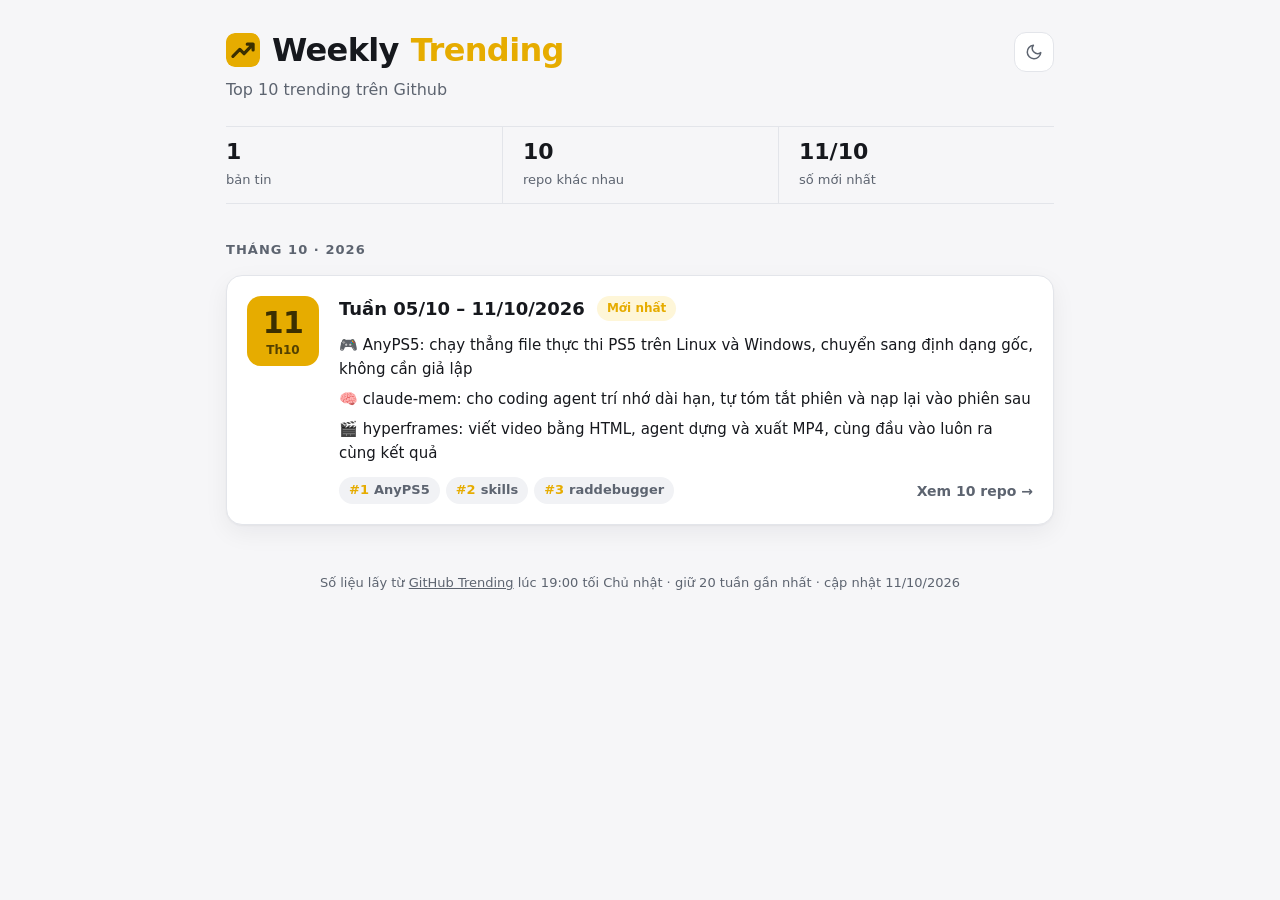
==== site/index.html @ 04e79560 "update styles" ====
<!DOCTYPE html>
<html lang="vi">
<head>
<meta charset="utf-8">
<meta name="viewport" content="width=device-width, initial-scale=1">
<title>Weekly Trending · Top GitHub Trending mỗi tuần</title>
<meta name="description" content="🎮 AnyPS5: chạy thẳng file thực thi PS5 trên Linux và Windows, chuyển sang định dạng gốc, không cần giả lập · 🧠 claude-mem: cho coding agent trí nhớ dài hạn, tự tóm tắt phiên và nạp lại vào phiên sau · 🎬 hyperframes: viết video bằng HTML, agent dựng và xuất MP4, cùng đầu vào luôn ra cùng kết quả">
<link rel="canonical" href="https://sontvwork.github.io/weekly-trending/">
<meta property="og:type" content="website">
<meta property="og:site_name" content="Weekly Trending">
<meta property="og:title" content="Weekly Trending · Top GitHub Trending mỗi tuần">
<meta property="og:description" content="🎮 AnyPS5: chạy thẳng file thực thi PS5 trên Linux và Windows, chuyển sang định dạng gốc, không cần giả lập · 🧠 claude-mem: cho coding agent trí nhớ dài hạn, tự tóm tắt phiên và nạp lại vào phiên sau · 🎬 hyperframes: viết video bằng HTML, agent dựng và xuất MP4, cùng đầu vào luôn ra cùng kết quả">
<meta property="og:url" content="https://sontvwork.github.io/weekly-trending/">
<link rel="icon" href="assets/favicon.svg" type="image/svg+xml">
<link rel="stylesheet" href="assets/style.css">
<link rel="alternate" type="application/atom+xml" title="Weekly Trending" href="feed.xml">
<script src="assets/theme.js"></script>
</head>
<body class="home">
<div class="wrap">
  <header class="top">
    <div class="top-text">
      <h1 class="brand"><svg class="logo" viewBox="0 0 64 64" width="34" height="34" aria-hidden="true"><rect width="64" height="64" rx="15" fill="var(--accent)"/><path d="M13 44 26 31l8 8 17-18M40 21h11v11" fill="none" stroke="var(--on-accent)" stroke-width="6" stroke-linecap="round" stroke-linejoin="round"/></svg>Weekly <span>Trending</span></h1>
      <p class="tagline">Top 10 trending trên Github</p>
    </div>
    <div class="toolbar">
      <button class="icon-btn" id="theme-toggle" type="button" title="Đổi giao diện sáng/tối" aria-label="Đổi giao diện sáng/tối"><svg class="i icon-moon" viewBox="0 0 24 24" aria-hidden="true"><path d="M21 12.79A9 9 0 1 1 11.21 3 7 7 0 0 0 21 12.79z"/></svg><svg class="i icon-sun" viewBox="0 0 24 24" aria-hidden="true"><circle cx="12" cy="12" r="4"/><path d="M12 2v2M12 20v2M4.93 4.93l1.41 1.41M17.66 17.66l1.41 1.41M2 12h2M20 12h2M4.93 19.07l1.41-1.41M17.66 6.34l1.41-1.41"/></svg></button>
    </div>
  </header>

  <div class="stats"><div class="stat"><b>1</b><span>bản tin</span></div><div class="stat"><b>10</b><span>repo khác nhau</span></div><div class="stat"><b>11/10</b><span>số mới nhất</span></div></div>

  <h2 class="section-title">Tháng 10 · 2026</h2><div class="issue-list"><a class="issue is-latest" href="2026-10-11/" aria-label="Top 10 GitHub Trending · 05/10 – 11/10/2026"><time class="issue-date" datetime="2026-10-11"><b>11</b><span>Th10</span></time><div class="issue-body"><div class="issue-head"><h3>Tuần 05/10 – 11/10/2026</h3><span class="badge">Mới nhất</span></div><ul class="issue-summary"><li>🎮 AnyPS5: chạy thẳng file thực thi PS5 trên Linux và Windows, chuyển sang định dạng gốc, không cần giả lập</li><li>🧠 claude-mem: cho coding agent trí nhớ dài hạn, tự tóm tắt phiên và nạp lại vào phiên sau</li><li>🎬 hyperframes: viết video bằng HTML, agent dựng và xuất MP4, cùng đầu vào luôn ra cùng kết quả</li></ul><div class="issue-foot"><div class="chips"><span class="chip"><b>#1</b>AnyPS5</span><span class="chip"><b>#2</b>skills</span><span class="chip"><b>#3</b>raddebugger</span></div><span class="more">Xem 10 repo →</span></div></div></a></div>

  <footer>Số liệu lấy từ <a href="https://github.com/trending?since=weekly" target="_blank" rel="noopener">GitHub Trending</a> lúc 19:00 tối Chủ nhật · giữ 20 tuần gần nhất · cập nhật 11/10/2026</footer>
</div>
</body>
</html>
---- site/assets/style.css ----
/* Weekly Trending — theme. Bản build: site/assets/style.css (đừng sửa bản copy).
   Màu đặt bằng biến ở :root; dark mode theo hệ thống (prefers-color-scheme) hoặc nút chuyển (html[data-theme]). */
:root {
  color-scheme: light;
  --bg: #f6f6f8;
  --surface: #ffffff;
  --surface-2: #f1f2f5;
  --text: #16181d;
  --muted: #5d6470;
  --border: #e3e5ea;
  --accent: #e6ac00;
  --accent-ink: #e6ac00;
  --accent-soft: #fef6d8;
  --on-accent: #3b2f00;
  --up: #157a3c;
  --up-soft: #e6f5eb;
  --star: #a35a00;
  --shadow: 0 1px 2px rgba(17, 20, 28, 0.04), 0 8px 24px rgba(17, 20, 28, 0.06);
  --radius: 16px;
}

@media (prefers-color-scheme: dark) {
  :root:not([data-theme="light"]) {
    color-scheme: dark;
    --bg: #0d0e11;
    --surface: #17191e;
    --surface-2: #20232a;
    --text: #e8eaee;
    --muted: #9aa2ae;
    --border: #2a2e36;
    --accent: #ffdd2d;
    --accent-ink: #ffdd2d;
    --accent-soft: #40380f;
    --on-accent: #0d0e11;
    --up: #4fd47f;
    --up-soft: #12301e;
    --star: #f5b83d;
    --shadow: none;
  }
}

:root[data-theme="dark"] {
  color-scheme: dark;
  --bg: #0d0e11;
  --surface: #17191e;
  --surface-2: #20232a;
  --text: #e8eaee;
  --muted: #9aa2ae;
  --border: #2a2e36;
  --accent: #ffdd2d;
  --accent-ink: #ffdd2d;
  --accent-soft: #40380f;
  --on-accent: #0d0e11;
  --up: #4fd47f;
  --up-soft: #12301e;
  --star: #f5b83d;
  --shadow: none;
}

* { box-sizing: border-box; }

html { -webkit-text-size-adjust: 100%; }

body {
  margin: 0;
  background: var(--bg);
  color: var(--text);
  font: 16px/1.6 system-ui, -apple-system, "Segoe UI", Roboto, "Helvetica Neue", Arial, sans-serif;
  -webkit-font-smoothing: antialiased;
}

a { color: var(--accent-ink); }
code {
  padding: 1px 6px;
  border-radius: 6px;
  background: var(--surface-2);
  font: 0.88em/1.4 ui-monospace, SFMono-Regular, Menlo, Consolas, monospace;
}

.i {
  width: 1em;
  height: 1em;
  flex: none;
  fill: none;
  stroke: currentColor;
  stroke-width: 2;
  stroke-linecap: round;
  stroke-linejoin: round;
}

.wrap { max-width: 1160px; margin: 0 auto; padding: 32px 16px 64px; }
.home .wrap { max-width: 860px; }

/* ---------- Header ---------- */
.top {
  display: flex;
  justify-content: space-between;
  align-items: flex-start;
  gap: 16px;
  margin-bottom: 24px;
}
.top-text { min-width: 0; }
.brand, .title { margin: 0; font-weight: 800; letter-spacing: -0.02em; line-height: 1.15; }
.brand { display: flex; align-items: center; gap: 12px; font-size: 32px; }
.brand span { color: var(--accent); }
.logo { width: 34px; height: 34px; border-radius: 9px; }
.title { font-size: 34px; }
.tagline { margin: 8px 0 0; color: var(--muted); }
.fetched-at { margin: 4px 0 0; color: var(--muted); font-size: 13px; }
.back { display: inline-block; margin-bottom: 10px; font-size: 14px; font-weight: 600; text-decoration: none; }
.back:hover { text-decoration: underline; }

.toolbar { display: flex; gap: 8px; flex: none; }
.icon-btn {
  display: inline-grid;
  place-items: center;
  width: 40px;
  height: 40px;
  padding: 0;
  border: 1px solid var(--border);
  border-radius: 12px;
  background: var(--surface);
  color: var(--muted);
  font-size: 18px;
  cursor: pointer;
  transition: color 0.15s ease, border-color 0.15s ease;
}
.icon-btn:hover { color: var(--accent-ink); border-color: var(--accent-ink); }
.icon-btn:focus-visible, .issue:focus-visible, .button:focus-visible, .repo-name a:focus-visible {
  outline: 2px solid var(--accent);
  outline-offset: 2px;
}
.icon-sun { display: none; }
:root[data-theme="dark"] .icon-sun { display: block; }
:root[data-theme="dark"] .icon-moon { display: none; }
@media (prefers-color-scheme: dark) {
  :root:not([data-theme="light"]) .icon-sun { display: block; }
  :root:not([data-theme="light"]) .icon-moon { display: none; }
}

/* ---------- Trang danh sách ---------- */
.stats {
  display: grid;
  grid-template-columns: repeat(3, minmax(0, 1fr));
  border-block: 1px solid var(--border);
}
.stat { padding: 12px 0 12px 20px; border-left: 1px solid var(--border); }
.stat:first-child { padding-left: 0; border-left: 0; }
.stat b { display: block; font-size: 22px; line-height: 1.2; font-variant-numeric: tabular-nums; }
.stat span { color: var(--muted); font-size: 13px; }

.section-title {
  margin: 36px 0 14px;
  color: var(--muted);
  font-size: 13px;
  font-weight: 700;
  letter-spacing: 0.08em;
  text-transform: uppercase;
}

.issue-list { display: grid; gap: 14px; }
.issue {
  display: flex;
  align-items: flex-start;
  gap: 20px;
  padding: 20px;
  background: var(--surface);
  border: 1px solid var(--border);
  border-radius: var(--radius);
  box-shadow: var(--shadow);
  color: inherit;
  text-decoration: none;
  overflow-wrap: anywhere;
  transition: border-color 0.15s ease;
}
.issue:hover { border-color: var(--accent); }

.issue-date {
  display: flex;
  flex-direction: column;
  align-items: center;
  flex: none;
  width: 72px;
  padding: 10px 0 9px;
  border-radius: 14px;
  background: var(--surface-2);
  line-height: 1.1;
}
.issue-date b { font-size: 30px; font-weight: 800; letter-spacing: -0.02em; font-variant-numeric: tabular-nums; }
.issue-date span { margin-top: 5px; color: var(--muted); font-size: 12px; font-weight: 700; }
.is-latest .issue-date { background: var(--accent); color: var(--on-accent); }
.is-latest .issue-date span { color: inherit; opacity: 0.85; }

.issue-body { display: flex; flex-direction: column; gap: 12px; flex: 1; min-width: 0; }
.issue-head { display: flex; align-items: center; flex-wrap: wrap; gap: 8px 12px; }
.issue-head h3 { margin: 0; font-size: 18px; line-height: 1.3; }
.issue-summary { display: grid; gap: 6px; margin: 0; padding: 0; list-style: none; font-size: 15px; }
.issue-foot { display: flex; align-items: center; flex-wrap: wrap; gap: 10px 12px; }
.chips { display: flex; flex-wrap: wrap; gap: 6px; min-width: 0; }
.chip {
  display: inline-flex;
  align-items: baseline;
  gap: 5px;
  max-width: 100%;
  padding: 3px 10px;
  border-radius: 999px;
  background: var(--surface-2);
  color: var(--muted);
  font-size: 13px;
  font-weight: 600;
}
.chip b { color: var(--accent-ink); }
.issue .more { margin-left: auto; color: var(--muted); font-size: 14px; font-weight: 700; white-space: nowrap; }
.issue:hover .more { color: var(--accent-ink); }

.badge {
  padding: 3px 10px;
  border-radius: 999px;
  background: var(--accent-soft);
  color: var(--accent-ink);
  font-size: 12px;
  font-weight: 700;
  white-space: nowrap;
}

/* ---------- Trang tuần ---------- */
.repo-grid {
  display: grid;
  grid-template-columns: repeat(auto-fill, minmax(min(470px, 100%), 1fr));
  gap: 16px;
}
.repo {
  display: flex;
  flex-direction: column;
  gap: 14px;
  min-width: 0;
  padding: 20px 22px;
  background: var(--surface);
  border: 1px solid var(--border);
  border-radius: var(--radius);
  box-shadow: var(--shadow);
  overflow-wrap: anywhere;
}
.repo:target { border-color: var(--accent); box-shadow: 0 0 0 3px var(--accent-soft); }

.repo-head { display: flex; align-items: flex-start; gap: 14px; }
.rank {
  display: inline-grid;
  place-items: center;
  flex: none;
  width: 36px;
  height: 36px;
  border-radius: 11px;
  background: var(--accent-soft);
  color: var(--accent-ink);
  font-size: 16px;
  font-weight: 800;
  font-variant-numeric: tabular-nums;
}
.is-top .rank { background: var(--accent); color: var(--on-accent); }
.repo-title { min-width: 0; }
.repo-name { margin: 0; font-size: 18px; line-height: 1.35; }
.repo-name a { color: var(--text); text-decoration: none; }
.repo-name a:hover .name { color: var(--accent-ink); text-decoration: underline; }
.repo-name .owner { color: var(--muted); font-weight: 500; }
.repo-name .i { margin-left: 6px; color: var(--muted); font-size: 0.8em; vertical-align: -0.05em; }
.repo-tagline { margin: 4px 0 0; color: var(--text); font-size: 15px; font-weight: 600; line-height: 1.45; }

.repo-stats { display: flex; flex-wrap: wrap; gap: 6px; margin: 0; padding: 0; list-style: none; }
.repo-stats li {
  display: inline-flex;
  align-items: center;
  gap: 6px;
  padding: 4px 10px;
  border-radius: 999px;
  background: var(--surface-2);
  color: var(--muted);
  font-size: 13px;
  font-weight: 600;
  font-variant-numeric: tabular-nums;
  white-space: nowrap;
}
.repo-stats .stat-star .i { color: var(--star); }
.repo-stats .stat-up { background: var(--up-soft); color: var(--up); }
.dot { width: 10px; height: 10px; border-radius: 50%; background: var(--lang, var(--muted)); }

.repo-body { display: grid; gap: 12px; font-size: 15px; }
.repo-body section { display: grid; gap: 4px; }
.repo-body h3 {
  margin: 0;
  color: var(--muted);
  font-size: 12px;
  font-weight: 700;
  letter-spacing: 0.07em;
  text-transform: uppercase;
}
.repo-body p { margin: 0; }
.uses { display: grid; gap: 4px; margin: 0; padding-left: 20px; }
.uses li::marker { color: var(--accent-ink); }
.notable { padding: 10px 14px; border-radius: 12px; background: var(--accent-soft); }
.notable b {
  display: block;
  margin-bottom: 2px;
  color: var(--accent-ink);
  font-size: 12px;
  letter-spacing: 0.07em;
  text-transform: uppercase;
}

/* ---------- Trạng thái rỗng, 404 ---------- */
.empty {
  display: flex;
  flex-direction: column;
  align-items: center;
  gap: 12px;
  margin-top: 28px;
  padding: 44px 24px;
  border: 1px dashed var(--border);
  border-radius: var(--radius);
  background: var(--surface);
  color: var(--muted);
  text-align: center;
}
.empty p { max-width: 520px; margin: 0; }
.empty .big { font-size: 40px; line-height: 1; }
.gone { border-style: solid; box-shadow: var(--shadow); }
.gone h2 { margin: 0; color: var(--text); font-size: 22px; line-height: 1.3; }
.button {
  margin-top: 6px;
  padding: 10px 22px;
  border-radius: 999px;
  background: var(--accent);
  color: var(--on-accent);
  font-weight: 700;
  text-decoration: none;
}
.button:hover { opacity: 0.9; }

/* ---------- Pager + footer ---------- */
.pager { display: flex; justify-content: space-between; gap: 12px; margin-top: 28px; }
.pager a { font-weight: 700; text-decoration: none; }
.pager a:hover { text-decoration: underline; }
.pager .next { margin-left: auto; text-align: right; }
footer { margin-top: 48px; color: var(--muted); font-size: 13px; text-align: center; }
footer a { color: inherit; }

@media (max-width: 640px) {
  .wrap { padding-top: 22px; }
  .brand { gap: 10px; font-size: 25px; }
  .logo { width: 28px; height: 28px; }
  .title { font-size: 26px; }
  .tagline { font-size: 15px; }
  .icon-btn { width: 36px; height: 36px; border-radius: 10px; font-size: 16px; }
  .stat { padding-left: 12px; }
  .stat b { font-size: 19px; }
  .stat span { font-size: 12px; }
  .issue { gap: 14px; padding: 16px 14px; }
  .issue-date { width: 54px; padding: 8px 0 7px; border-radius: 11px; }
  .issue-date b { font-size: 23px; }
  .issue-date span { font-size: 11px; }
  .issue-head h3 { font-size: 16px; }
  .issue .more { margin-left: 0; }
  .repo { padding: 16px; }
  .repo-head { gap: 12px; }
  .rank { width: 32px; height: 32px; border-radius: 10px; font-size: 15px; }
  .repo-name { font-size: 17px; }
}
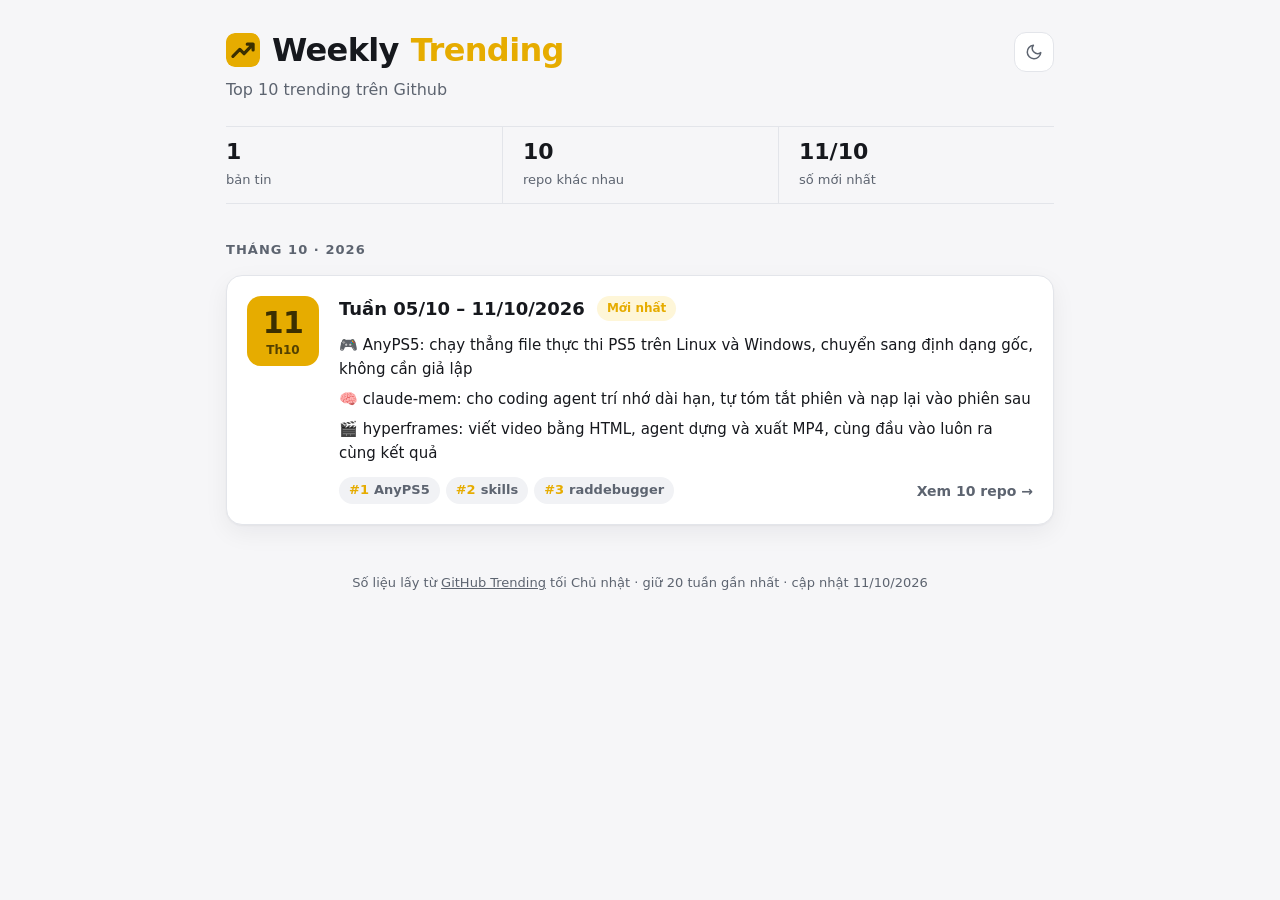
==== commit 5c8dc7a6: "update UI" ====
--- a/site/index.html
+++ b/site/index.html
@@ -32,7 +32,7 @@
 
   <h2 class="section-title">Tháng 10 · 2026</h2><div class="issue-list"><a class="issue is-latest" href="2026-10-11/" aria-label="Top 10 GitHub Trending · 05/10 – 11/10/2026"><time class="issue-date" datetime="2026-10-11"><b>11</b><span>Th10</span></time><div class="issue-body"><div class="issue-head"><h3>Tuần 05/10 – 11/10/2026</h3><span class="badge">Mới nhất</span></div><ul class="issue-summary"><li>🎮 AnyPS5: chạy thẳng file thực thi PS5 trên Linux và Windows, chuyển sang định dạng gốc, không cần giả lập</li><li>🧠 claude-mem: cho coding agent trí nhớ dài hạn, tự tóm tắt phiên và nạp lại vào phiên sau</li><li>🎬 hyperframes: viết video bằng HTML, agent dựng và xuất MP4, cùng đầu vào luôn ra cùng kết quả</li></ul><div class="issue-foot"><div class="chips"><span class="chip"><b>#1</b>AnyPS5</span><span class="chip"><b>#2</b>skills</span><span class="chip"><b>#3</b>raddebugger</span></div><span class="more">Xem 10 repo →</span></div></div></a></div>
 
-  <footer>Số liệu lấy từ <a href="https://github.com/trending?since=weekly" target="_blank" rel="noopener">GitHub Trending</a> lúc 19:00 tối Chủ nhật · giữ 20 tuần gần nhất · cập nhật 11/10/2026</footer>
+  <footer>Số liệu lấy từ <a href="https://github.com/trending?since=weekly" target="_blank" rel="noopener">GitHub Trending</a> tối Chủ nhật · giữ 20 tuần gần nhất · cập nhật 11/10/2026</footer>
 </div>
 </body>
 </html>
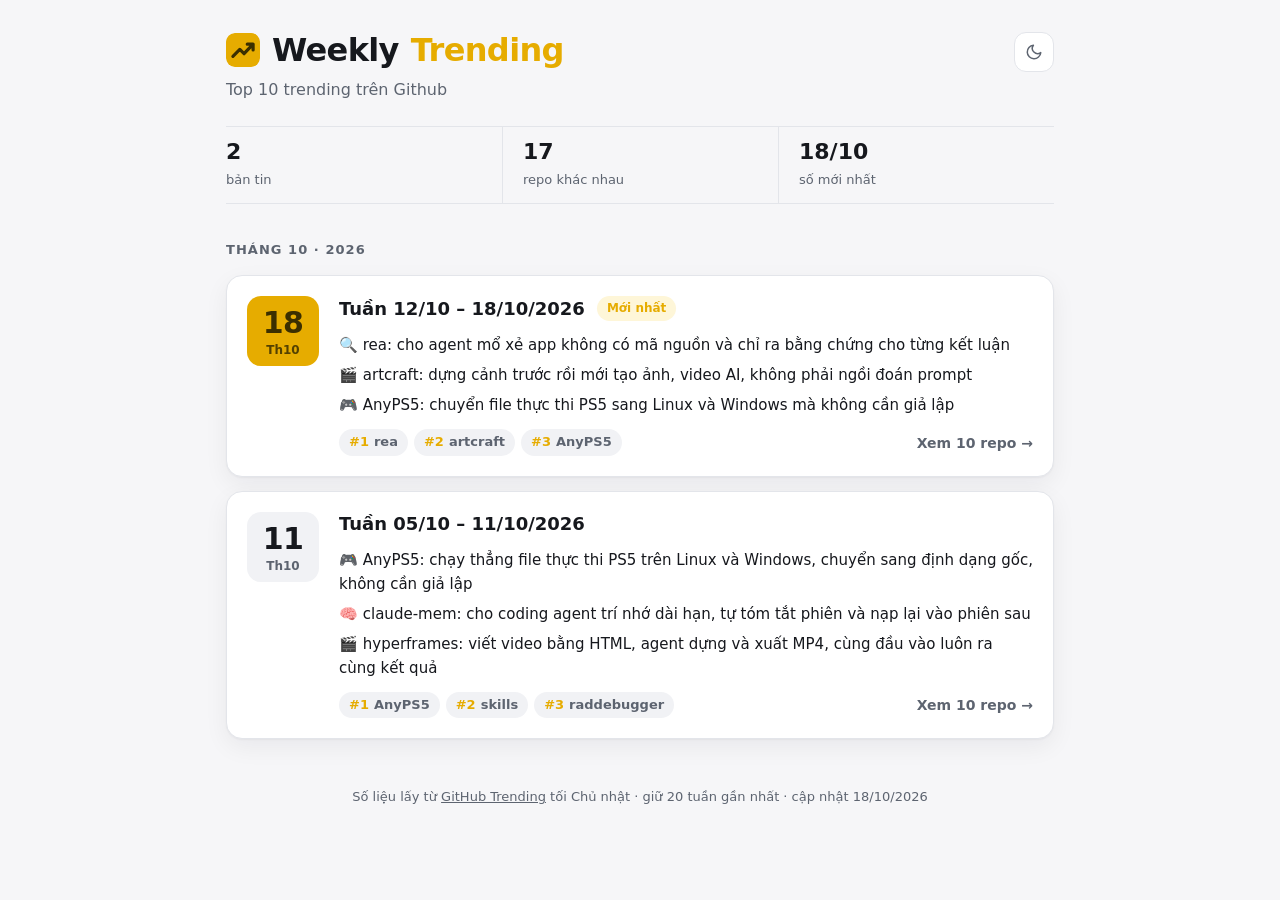
==== commit ad579a7e: "weekly: 2026-10-18" ====
--- a/site/index.html
+++ b/site/index.html
@@ -4,12 +4,12 @@
 <meta charset="utf-8">
 <meta name="viewport" content="width=device-width, initial-scale=1">
 <title>Weekly Trending · Top GitHub Trending mỗi tuần</title>
-<meta name="description" content="🎮 AnyPS5: chạy thẳng file thực thi PS5 trên Linux và Windows, chuyển sang định dạng gốc, không cần giả lập · 🧠 claude-mem: cho coding agent trí nhớ dài hạn, tự tóm tắt phiên và nạp lại vào phiên sau · 🎬 hyperframes: viết video bằng HTML, agent dựng và xuất MP4, cùng đầu vào luôn ra cùng kết quả">
+<meta name="description" content="🔍 rea: cho agent mổ xẻ app không có mã nguồn và chỉ ra bằng chứng cho từng kết luận · 🎬 artcraft: dựng cảnh trước rồi mới tạo ảnh, video AI, không phải ngồi đoán prompt · 🎮 AnyPS5: chuyển file thực thi PS5 sang Linux và Windows mà không cần giả lập">
 <link rel="canonical" href="https://sontvwork.github.io/weekly-trending/">
 <meta property="og:type" content="website">
 <meta property="og:site_name" content="Weekly Trending">
 <meta property="og:title" content="Weekly Trending · Top GitHub Trending mỗi tuần">
-<meta property="og:description" content="🎮 AnyPS5: chạy thẳng file thực thi PS5 trên Linux và Windows, chuyển sang định dạng gốc, không cần giả lập · 🧠 claude-mem: cho coding agent trí nhớ dài hạn, tự tóm tắt phiên và nạp lại vào phiên sau · 🎬 hyperframes: viết video bằng HTML, agent dựng và xuất MP4, cùng đầu vào luôn ra cùng kết quả">
+<meta property="og:description" content="🔍 rea: cho agent mổ xẻ app không có mã nguồn và chỉ ra bằng chứng cho từng kết luận · 🎬 artcraft: dựng cảnh trước rồi mới tạo ảnh, video AI, không phải ngồi đoán prompt · 🎮 AnyPS5: chuyển file thực thi PS5 sang Linux và Windows mà không cần giả lập">
 <meta property="og:url" content="https://sontvwork.github.io/weekly-trending/">
 <link rel="icon" href="assets/favicon.svg" type="image/svg+xml">
 <link rel="stylesheet" href="assets/style.css">
@@ -28,11 +28,11 @@
     </div>
   </header>
 
-  <div class="stats"><div class="stat"><b>1</b><span>bản tin</span></div><div class="stat"><b>10</b><span>repo khác nhau</span></div><div class="stat"><b>11/10</b><span>số mới nhất</span></div></div>
+  <div class="stats"><div class="stat"><b>2</b><span>bản tin</span></div><div class="stat"><b>17</b><span>repo khác nhau</span></div><div class="stat"><b>18/10</b><span>số mới nhất</span></div></div>
 
-  <h2 class="section-title">Tháng 10 · 2026</h2><div class="issue-list"><a class="issue is-latest" href="2026-10-11/" aria-label="Top 10 GitHub Trending · 05/10 – 11/10/2026"><time class="issue-date" datetime="2026-10-11"><b>11</b><span>Th10</span></time><div class="issue-body"><div class="issue-head"><h3>Tuần 05/10 – 11/10/2026</h3><span class="badge">Mới nhất</span></div><ul class="issue-summary"><li>🎮 AnyPS5: chạy thẳng file thực thi PS5 trên Linux và Windows, chuyển sang định dạng gốc, không cần giả lập</li><li>🧠 claude-mem: cho coding agent trí nhớ dài hạn, tự tóm tắt phiên và nạp lại vào phiên sau</li><li>🎬 hyperframes: viết video bằng HTML, agent dựng và xuất MP4, cùng đầu vào luôn ra cùng kết quả</li></ul><div class="issue-foot"><div class="chips"><span class="chip"><b>#1</b>AnyPS5</span><span class="chip"><b>#2</b>skills</span><span class="chip"><b>#3</b>raddebugger</span></div><span class="more">Xem 10 repo →</span></div></div></a></div>
+  <h2 class="section-title">Tháng 10 · 2026</h2><div class="issue-list"><a class="issue is-latest" href="2026-10-18/" aria-label="Top 10 GitHub Trending · 12/10 – 18/10/2026"><time class="issue-date" datetime="2026-10-18"><b>18</b><span>Th10</span></time><div class="issue-body"><div class="issue-head"><h3>Tuần 12/10 – 18/10/2026</h3><span class="badge">Mới nhất</span></div><ul class="issue-summary"><li>🔍 rea: cho agent mổ xẻ app không có mã nguồn và chỉ ra bằng chứng cho từng kết luận</li><li>🎬 artcraft: dựng cảnh trước rồi mới tạo ảnh, video AI, không phải ngồi đoán prompt</li><li>🎮 AnyPS5: chuyển file thực thi PS5 sang Linux và Windows mà không cần giả lập</li></ul><div class="issue-foot"><div class="chips"><span class="chip"><b>#1</b>rea</span><span class="chip"><b>#2</b>artcraft</span><span class="chip"><b>#3</b>AnyPS5</span></div><span class="more">Xem 10 repo →</span></div></div></a><a class="issue" href="2026-10-11/" aria-label="Top 10 GitHub Trending · 05/10 – 11/10/2026"><time class="issue-date" datetime="2026-10-11"><b>11</b><span>Th10</span></time><div class="issue-body"><div class="issue-head"><h3>Tuần 05/10 – 11/10/2026</h3></div><ul class="issue-summary"><li>🎮 AnyPS5: chạy thẳng file thực thi PS5 trên Linux và Windows, chuyển sang định dạng gốc, không cần giả lập</li><li>🧠 claude-mem: cho coding agent trí nhớ dài hạn, tự tóm tắt phiên và nạp lại vào phiên sau</li><li>🎬 hyperframes: viết video bằng HTML, agent dựng và xuất MP4, cùng đầu vào luôn ra cùng kết quả</li></ul><div class="issue-foot"><div class="chips"><span class="chip"><b>#1</b>AnyPS5</span><span class="chip"><b>#2</b>skills</span><span class="chip"><b>#3</b>raddebugger</span></div><span class="more">Xem 10 repo →</span></div></div></a></div>
 
-  <footer>Số liệu lấy từ <a href="https://github.com/trending?since=weekly" target="_blank" rel="noopener">GitHub Trending</a> tối Chủ nhật · giữ 20 tuần gần nhất · cập nhật 11/10/2026</footer>
+  <footer>Số liệu lấy từ <a href="https://github.com/trending?since=weekly" target="_blank" rel="noopener">GitHub Trending</a> tối Chủ nhật · giữ 20 tuần gần nhất · cập nhật 18/10/2026</footer>
 </div>
 </body>
 </html>
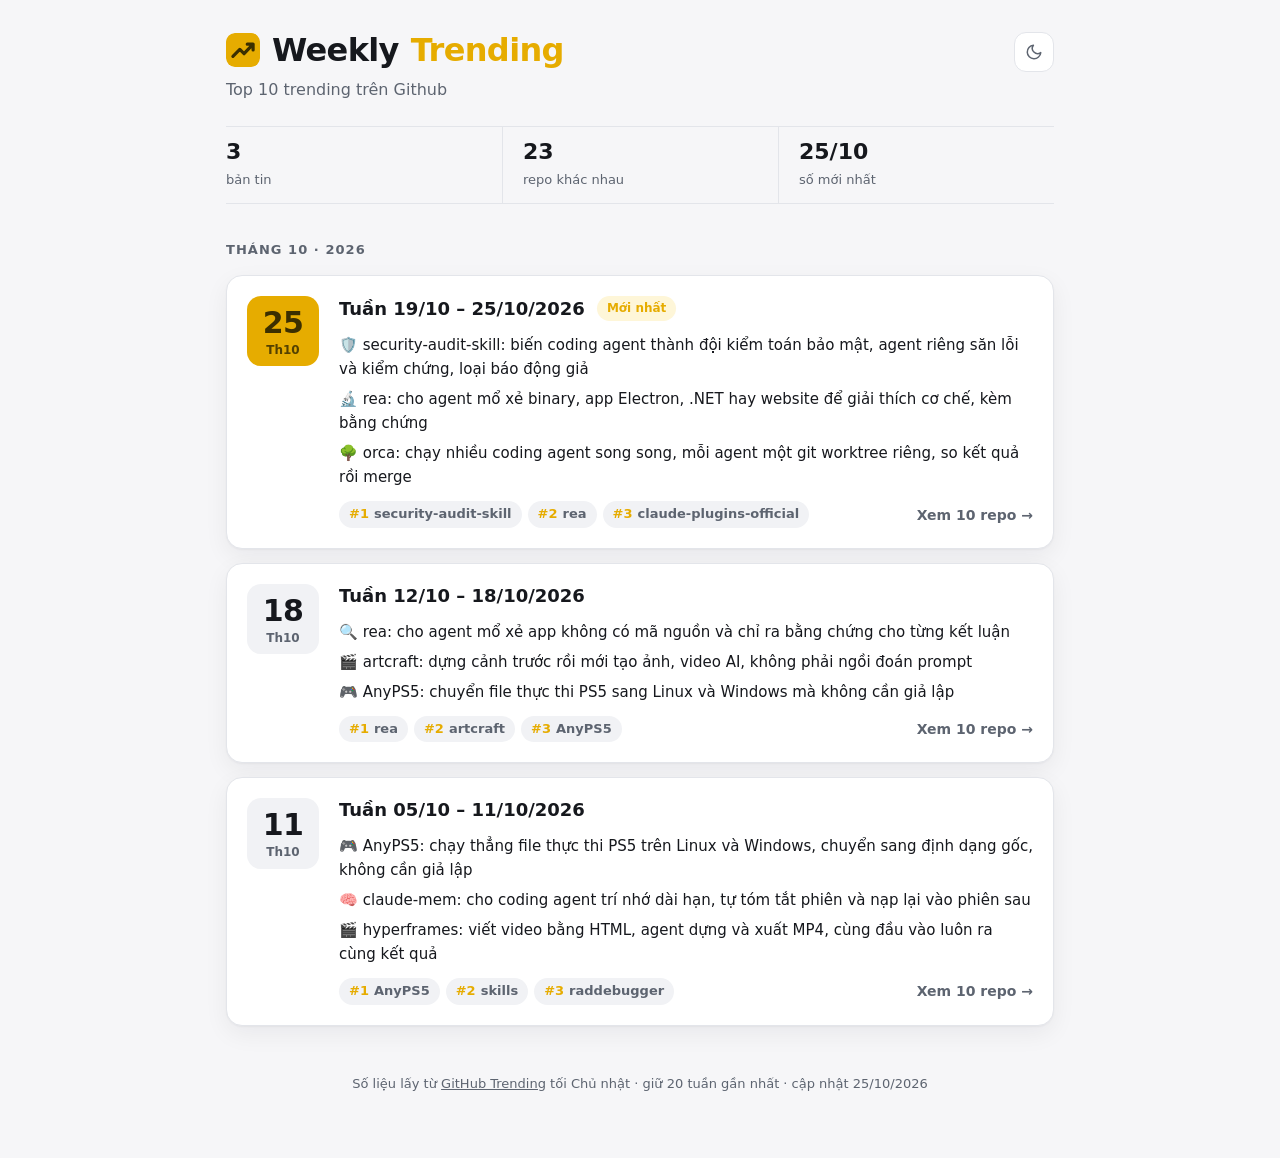
==== commit 792d6c21: "weekly: 2026-10-25" ====
--- a/site/index.html
+++ b/site/index.html
@@ -4,12 +4,12 @@
 <meta charset="utf-8">
 <meta name="viewport" content="width=device-width, initial-scale=1">
 <title>Weekly Trending · Top GitHub Trending mỗi tuần</title>
-<meta name="description" content="🔍 rea: cho agent mổ xẻ app không có mã nguồn và chỉ ra bằng chứng cho từng kết luận · 🎬 artcraft: dựng cảnh trước rồi mới tạo ảnh, video AI, không phải ngồi đoán prompt · 🎮 AnyPS5: chuyển file thực thi PS5 sang Linux và Windows mà không cần giả lập">
+<meta name="description" content="🛡️ security-audit-skill: biến coding agent thành đội kiểm toán bảo mật, agent riêng săn lỗi và kiểm chứng, loại báo động giả · 🔬 rea: cho agent mổ xẻ binary, app Electron, .NET hay website để giải thích cơ chế, kèm bằng chứng · 🌳 orca: chạy nhiều coding agent song song, mỗi agent một git worktree riêng, so kết quả rồi merge">
 <link rel="canonical" href="https://sontvwork.github.io/weekly-trending/">
 <meta property="og:type" content="website">
 <meta property="og:site_name" content="Weekly Trending">
 <meta property="og:title" content="Weekly Trending · Top GitHub Trending mỗi tuần">
-<meta property="og:description" content="🔍 rea: cho agent mổ xẻ app không có mã nguồn và chỉ ra bằng chứng cho từng kết luận · 🎬 artcraft: dựng cảnh trước rồi mới tạo ảnh, video AI, không phải ngồi đoán prompt · 🎮 AnyPS5: chuyển file thực thi PS5 sang Linux và Windows mà không cần giả lập">
+<meta property="og:description" content="🛡️ security-audit-skill: biến coding agent thành đội kiểm toán bảo mật, agent riêng săn lỗi và kiểm chứng, loại báo động giả · 🔬 rea: cho agent mổ xẻ binary, app Electron, .NET hay website để giải thích cơ chế, kèm bằng chứng · 🌳 orca: chạy nhiều coding agent song song, mỗi agent một git worktree riêng, so kết quả rồi merge">
 <meta property="og:url" content="https://sontvwork.github.io/weekly-trending/">
 <link rel="icon" href="assets/favicon.svg" type="image/svg+xml">
 <link rel="stylesheet" href="assets/style.css">
@@ -28,11 +28,11 @@
     </div>
   </header>
 
-  <div class="stats"><div class="stat"><b>2</b><span>bản tin</span></div><div class="stat"><b>17</b><span>repo khác nhau</span></div><div class="stat"><b>18/10</b><span>số mới nhất</span></div></div>
+  <div class="stats"><div class="stat"><b>3</b><span>bản tin</span></div><div class="stat"><b>23</b><span>repo khác nhau</span></div><div class="stat"><b>25/10</b><span>số mới nhất</span></div></div>
 
-  <h2 class="section-title">Tháng 10 · 2026</h2><div class="issue-list"><a class="issue is-latest" href="2026-10-18/" aria-label="Top 10 GitHub Trending · 12/10 – 18/10/2026"><time class="issue-date" datetime="2026-10-18"><b>18</b><span>Th10</span></time><div class="issue-body"><div class="issue-head"><h3>Tuần 12/10 – 18/10/2026</h3><span class="badge">Mới nhất</span></div><ul class="issue-summary"><li>🔍 rea: cho agent mổ xẻ app không có mã nguồn và chỉ ra bằng chứng cho từng kết luận</li><li>🎬 artcraft: dựng cảnh trước rồi mới tạo ảnh, video AI, không phải ngồi đoán prompt</li><li>🎮 AnyPS5: chuyển file thực thi PS5 sang Linux và Windows mà không cần giả lập</li></ul><div class="issue-foot"><div class="chips"><span class="chip"><b>#1</b>rea</span><span class="chip"><b>#2</b>artcraft</span><span class="chip"><b>#3</b>AnyPS5</span></div><span class="more">Xem 10 repo →</span></div></div></a><a class="issue" href="2026-10-11/" aria-label="Top 10 GitHub Trending · 05/10 – 11/10/2026"><time class="issue-date" datetime="2026-10-11"><b>11</b><span>Th10</span></time><div class="issue-body"><div class="issue-head"><h3>Tuần 05/10 – 11/10/2026</h3></div><ul class="issue-summary"><li>🎮 AnyPS5: chạy thẳng file thực thi PS5 trên Linux và Windows, chuyển sang định dạng gốc, không cần giả lập</li><li>🧠 claude-mem: cho coding agent trí nhớ dài hạn, tự tóm tắt phiên và nạp lại vào phiên sau</li><li>🎬 hyperframes: viết video bằng HTML, agent dựng và xuất MP4, cùng đầu vào luôn ra cùng kết quả</li></ul><div class="issue-foot"><div class="chips"><span class="chip"><b>#1</b>AnyPS5</span><span class="chip"><b>#2</b>skills</span><span class="chip"><b>#3</b>raddebugger</span></div><span class="more">Xem 10 repo →</span></div></div></a></div>
+  <h2 class="section-title">Tháng 10 · 2026</h2><div class="issue-list"><a class="issue is-latest" href="2026-10-25/" aria-label="Top 10 GitHub Trending · 19/10 – 25/10/2026"><time class="issue-date" datetime="2026-10-25"><b>25</b><span>Th10</span></time><div class="issue-body"><div class="issue-head"><h3>Tuần 19/10 – 25/10/2026</h3><span class="badge">Mới nhất</span></div><ul class="issue-summary"><li>🛡️ security-audit-skill: biến coding agent thành đội kiểm toán bảo mật, agent riêng săn lỗi và kiểm chứng, loại báo động giả</li><li>🔬 rea: cho agent mổ xẻ binary, app Electron, .NET hay website để giải thích cơ chế, kèm bằng chứng</li><li>🌳 orca: chạy nhiều coding agent song song, mỗi agent một git worktree riêng, so kết quả rồi merge</li></ul><div class="issue-foot"><div class="chips"><span class="chip"><b>#1</b>security-audit-skill</span><span class="chip"><b>#2</b>rea</span><span class="chip"><b>#3</b>claude-plugins-official</span></div><span class="more">Xem 10 repo →</span></div></div></a><a class="issue" href="2026-10-18/" aria-label="Top 10 GitHub Trending · 12/10 – 18/10/2026"><time class="issue-date" datetime="2026-10-18"><b>18</b><span>Th10</span></time><div class="issue-body"><div class="issue-head"><h3>Tuần 12/10 – 18/10/2026</h3></div><ul class="issue-summary"><li>🔍 rea: cho agent mổ xẻ app không có mã nguồn và chỉ ra bằng chứng cho từng kết luận</li><li>🎬 artcraft: dựng cảnh trước rồi mới tạo ảnh, video AI, không phải ngồi đoán prompt</li><li>🎮 AnyPS5: chuyển file thực thi PS5 sang Linux và Windows mà không cần giả lập</li></ul><div class="issue-foot"><div class="chips"><span class="chip"><b>#1</b>rea</span><span class="chip"><b>#2</b>artcraft</span><span class="chip"><b>#3</b>AnyPS5</span></div><span class="more">Xem 10 repo →</span></div></div></a><a class="issue" href="2026-10-11/" aria-label="Top 10 GitHub Trending · 05/10 – 11/10/2026"><time class="issue-date" datetime="2026-10-11"><b>11</b><span>Th10</span></time><div class="issue-body"><div class="issue-head"><h3>Tuần 05/10 – 11/10/2026</h3></div><ul class="issue-summary"><li>🎮 AnyPS5: chạy thẳng file thực thi PS5 trên Linux và Windows, chuyển sang định dạng gốc, không cần giả lập</li><li>🧠 claude-mem: cho coding agent trí nhớ dài hạn, tự tóm tắt phiên và nạp lại vào phiên sau</li><li>🎬 hyperframes: viết video bằng HTML, agent dựng và xuất MP4, cùng đầu vào luôn ra cùng kết quả</li></ul><div class="issue-foot"><div class="chips"><span class="chip"><b>#1</b>AnyPS5</span><span class="chip"><b>#2</b>skills</span><span class="chip"><b>#3</b>raddebugger</span></div><span class="more">Xem 10 repo →</span></div></div></a></div>
 
-  <footer>Số liệu lấy từ <a href="https://github.com/trending?since=weekly" target="_blank" rel="noopener">GitHub Trending</a> tối Chủ nhật · giữ 20 tuần gần nhất · cập nhật 18/10/2026</footer>
+  <footer>Số liệu lấy từ <a href="https://github.com/trending?since=weekly" target="_blank" rel="noopener">GitHub Trending</a> tối Chủ nhật · giữ 20 tuần gần nhất · cập nhật 25/10/2026</footer>
 </div>
 </body>
 </html>
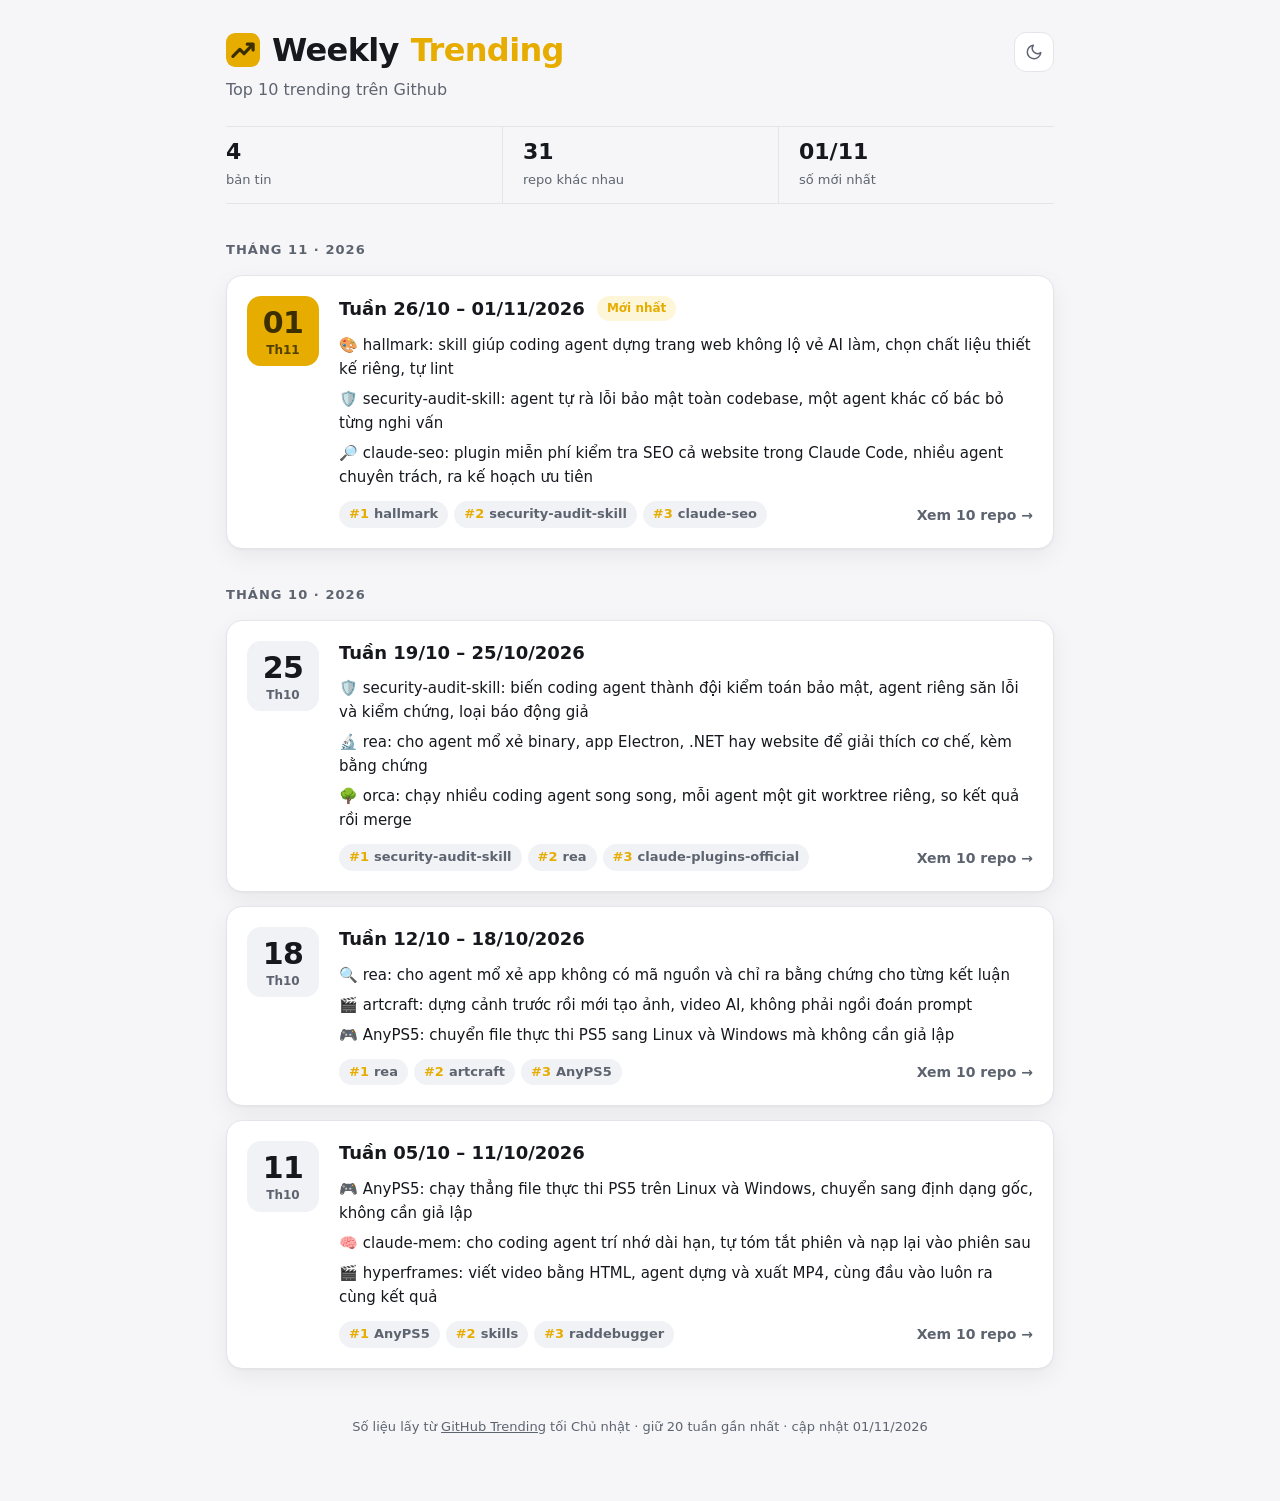
==== commit f0425a2e: "weekly: 2026-11-01" ====
--- a/site/index.html
+++ b/site/index.html
@@ -4,12 +4,12 @@
 <meta charset="utf-8">
 <meta name="viewport" content="width=device-width, initial-scale=1">
 <title>Weekly Trending · Top GitHub Trending mỗi tuần</title>
-<meta name="description" content="🛡️ security-audit-skill: biến coding agent thành đội kiểm toán bảo mật, agent riêng săn lỗi và kiểm chứng, loại báo động giả · 🔬 rea: cho agent mổ xẻ binary, app Electron, .NET hay website để giải thích cơ chế, kèm bằng chứng · 🌳 orca: chạy nhiều coding agent song song, mỗi agent một git worktree riêng, so kết quả rồi merge">
+<meta name="description" content="🎨 hallmark: skill giúp coding agent dựng trang web không lộ vẻ AI làm, chọn chất liệu thiết kế riêng, tự lint · 🛡️ security-audit-skill: agent tự rà lỗi bảo mật toàn codebase, một agent khác cố bác bỏ từng nghi vấn · 🔎 claude-seo: plugin miễn phí kiểm tra SEO cả website trong Claude Code, nhiều agent chuyên trách, ra kế hoạch ưu tiên">
 <link rel="canonical" href="https://sontvwork.github.io/weekly-trending/">
 <meta property="og:type" content="website">
 <meta property="og:site_name" content="Weekly Trending">
 <meta property="og:title" content="Weekly Trending · Top GitHub Trending mỗi tuần">
-<meta property="og:description" content="🛡️ security-audit-skill: biến coding agent thành đội kiểm toán bảo mật, agent riêng săn lỗi và kiểm chứng, loại báo động giả · 🔬 rea: cho agent mổ xẻ binary, app Electron, .NET hay website để giải thích cơ chế, kèm bằng chứng · 🌳 orca: chạy nhiều coding agent song song, mỗi agent một git worktree riêng, so kết quả rồi merge">
+<meta property="og:description" content="🎨 hallmark: skill giúp coding agent dựng trang web không lộ vẻ AI làm, chọn chất liệu thiết kế riêng, tự lint · 🛡️ security-audit-skill: agent tự rà lỗi bảo mật toàn codebase, một agent khác cố bác bỏ từng nghi vấn · 🔎 claude-seo: plugin miễn phí kiểm tra SEO cả website trong Claude Code, nhiều agent chuyên trách, ra kế hoạch ưu tiên">
 <meta property="og:url" content="https://sontvwork.github.io/weekly-trending/">
 <link rel="icon" href="assets/favicon.svg" type="image/svg+xml">
 <link rel="stylesheet" href="assets/style.css">
@@ -28,11 +28,11 @@
     </div>
   </header>
 
-  <div class="stats"><div class="stat"><b>3</b><span>bản tin</span></div><div class="stat"><b>23</b><span>repo khác nhau</span></div><div class="stat"><b>25/10</b><span>số mới nhất</span></div></div>
+  <div class="stats"><div class="stat"><b>4</b><span>bản tin</span></div><div class="stat"><b>31</b><span>repo khác nhau</span></div><div class="stat"><b>01/11</b><span>số mới nhất</span></div></div>
 
-  <h2 class="section-title">Tháng 10 · 2026</h2><div class="issue-list"><a class="issue is-latest" href="2026-10-25/" aria-label="Top 10 GitHub Trending · 19/10 – 25/10/2026"><time class="issue-date" datetime="2026-10-25"><b>25</b><span>Th10</span></time><div class="issue-body"><div class="issue-head"><h3>Tuần 19/10 – 25/10/2026</h3><span class="badge">Mới nhất</span></div><ul class="issue-summary"><li>🛡️ security-audit-skill: biến coding agent thành đội kiểm toán bảo mật, agent riêng săn lỗi và kiểm chứng, loại báo động giả</li><li>🔬 rea: cho agent mổ xẻ binary, app Electron, .NET hay website để giải thích cơ chế, kèm bằng chứng</li><li>🌳 orca: chạy nhiều coding agent song song, mỗi agent một git worktree riêng, so kết quả rồi merge</li></ul><div class="issue-foot"><div class="chips"><span class="chip"><b>#1</b>security-audit-skill</span><span class="chip"><b>#2</b>rea</span><span class="chip"><b>#3</b>claude-plugins-official</span></div><span class="more">Xem 10 repo →</span></div></div></a><a class="issue" href="2026-10-18/" aria-label="Top 10 GitHub Trending · 12/10 – 18/10/2026"><time class="issue-date" datetime="2026-10-18"><b>18</b><span>Th10</span></time><div class="issue-body"><div class="issue-head"><h3>Tuần 12/10 – 18/10/2026</h3></div><ul class="issue-summary"><li>🔍 rea: cho agent mổ xẻ app không có mã nguồn và chỉ ra bằng chứng cho từng kết luận</li><li>🎬 artcraft: dựng cảnh trước rồi mới tạo ảnh, video AI, không phải ngồi đoán prompt</li><li>🎮 AnyPS5: chuyển file thực thi PS5 sang Linux và Windows mà không cần giả lập</li></ul><div class="issue-foot"><div class="chips"><span class="chip"><b>#1</b>rea</span><span class="chip"><b>#2</b>artcraft</span><span class="chip"><b>#3</b>AnyPS5</span></div><span class="more">Xem 10 repo →</span></div></div></a><a class="issue" href="2026-10-11/" aria-label="Top 10 GitHub Trending · 05/10 – 11/10/2026"><time class="issue-date" datetime="2026-10-11"><b>11</b><span>Th10</span></time><div class="issue-body"><div class="issue-head"><h3>Tuần 05/10 – 11/10/2026</h3></div><ul class="issue-summary"><li>🎮 AnyPS5: chạy thẳng file thực thi PS5 trên Linux và Windows, chuyển sang định dạng gốc, không cần giả lập</li><li>🧠 claude-mem: cho coding agent trí nhớ dài hạn, tự tóm tắt phiên và nạp lại vào phiên sau</li><li>🎬 hyperframes: viết video bằng HTML, agent dựng và xuất MP4, cùng đầu vào luôn ra cùng kết quả</li></ul><div class="issue-foot"><div class="chips"><span class="chip"><b>#1</b>AnyPS5</span><span class="chip"><b>#2</b>skills</span><span class="chip"><b>#3</b>raddebugger</span></div><span class="more">Xem 10 repo →</span></div></div></a></div>
+  <h2 class="section-title">Tháng 11 · 2026</h2><div class="issue-list"><a class="issue is-latest" href="2026-11-01/" aria-label="Top 10 GitHub Trending · 26/10 – 01/11/2026"><time class="issue-date" datetime="2026-11-01"><b>01</b><span>Th11</span></time><div class="issue-body"><div class="issue-head"><h3>Tuần 26/10 – 01/11/2026</h3><span class="badge">Mới nhất</span></div><ul class="issue-summary"><li>🎨 hallmark: skill giúp coding agent dựng trang web không lộ vẻ AI làm, chọn chất liệu thiết kế riêng, tự lint</li><li>🛡️ security-audit-skill: agent tự rà lỗi bảo mật toàn codebase, một agent khác cố bác bỏ từng nghi vấn</li><li>🔎 claude-seo: plugin miễn phí kiểm tra SEO cả website trong Claude Code, nhiều agent chuyên trách, ra kế hoạch ưu tiên</li></ul><div class="issue-foot"><div class="chips"><span class="chip"><b>#1</b>hallmark</span><span class="chip"><b>#2</b>security-audit-skill</span><span class="chip"><b>#3</b>claude-seo</span></div><span class="more">Xem 10 repo →</span></div></div></a></div><h2 class="section-title">Tháng 10 · 2026</h2><div class="issue-list"><a class="issue" href="2026-10-25/" aria-label="Top 10 GitHub Trending · 19/10 – 25/10/2026"><time class="issue-date" datetime="2026-10-25"><b>25</b><span>Th10</span></time><div class="issue-body"><div class="issue-head"><h3>Tuần 19/10 – 25/10/2026</h3></div><ul class="issue-summary"><li>🛡️ security-audit-skill: biến coding agent thành đội kiểm toán bảo mật, agent riêng săn lỗi và kiểm chứng, loại báo động giả</li><li>🔬 rea: cho agent mổ xẻ binary, app Electron, .NET hay website để giải thích cơ chế, kèm bằng chứng</li><li>🌳 orca: chạy nhiều coding agent song song, mỗi agent một git worktree riêng, so kết quả rồi merge</li></ul><div class="issue-foot"><div class="chips"><span class="chip"><b>#1</b>security-audit-skill</span><span class="chip"><b>#2</b>rea</span><span class="chip"><b>#3</b>claude-plugins-official</span></div><span class="more">Xem 10 repo →</span></div></div></a><a class="issue" href="2026-10-18/" aria-label="Top 10 GitHub Trending · 12/10 – 18/10/2026"><time class="issue-date" datetime="2026-10-18"><b>18</b><span>Th10</span></time><div class="issue-body"><div class="issue-head"><h3>Tuần 12/10 – 18/10/2026</h3></div><ul class="issue-summary"><li>🔍 rea: cho agent mổ xẻ app không có mã nguồn và chỉ ra bằng chứng cho từng kết luận</li><li>🎬 artcraft: dựng cảnh trước rồi mới tạo ảnh, video AI, không phải ngồi đoán prompt</li><li>🎮 AnyPS5: chuyển file thực thi PS5 sang Linux và Windows mà không cần giả lập</li></ul><div class="issue-foot"><div class="chips"><span class="chip"><b>#1</b>rea</span><span class="chip"><b>#2</b>artcraft</span><span class="chip"><b>#3</b>AnyPS5</span></div><span class="more">Xem 10 repo →</span></div></div></a><a class="issue" href="2026-10-11/" aria-label="Top 10 GitHub Trending · 05/10 – 11/10/2026"><time class="issue-date" datetime="2026-10-11"><b>11</b><span>Th10</span></time><div class="issue-body"><div class="issue-head"><h3>Tuần 05/10 – 11/10/2026</h3></div><ul class="issue-summary"><li>🎮 AnyPS5: chạy thẳng file thực thi PS5 trên Linux và Windows, chuyển sang định dạng gốc, không cần giả lập</li><li>🧠 claude-mem: cho coding agent trí nhớ dài hạn, tự tóm tắt phiên và nạp lại vào phiên sau</li><li>🎬 hyperframes: viết video bằng HTML, agent dựng và xuất MP4, cùng đầu vào luôn ra cùng kết quả</li></ul><div class="issue-foot"><div class="chips"><span class="chip"><b>#1</b>AnyPS5</span><span class="chip"><b>#2</b>skills</span><span class="chip"><b>#3</b>raddebugger</span></div><span class="more">Xem 10 repo →</span></div></div></a></div>
 
-  <footer>Số liệu lấy từ <a href="https://github.com/trending?since=weekly" target="_blank" rel="noopener">GitHub Trending</a> tối Chủ nhật · giữ 20 tuần gần nhất · cập nhật 25/10/2026</footer>
+  <footer>Số liệu lấy từ <a href="https://github.com/trending?since=weekly" target="_blank" rel="noopener">GitHub Trending</a> tối Chủ nhật · giữ 20 tuần gần nhất · cập nhật 01/11/2026</footer>
 </div>
 </body>
 </html>
--- a/site/assets/style.css
+++ b/site/assets/style.css
@@ -297,15 +297,6 @@
 .repo-body p { margin: 0; }
 .uses { display: grid; gap: 4px; margin: 0; padding-left: 20px; }
 .uses li::marker { color: var(--accent-ink); }
-.notable { padding: 10px 14px; border-radius: 12px; background: var(--accent-soft); }
-.notable b {
-  display: block;
-  margin-bottom: 2px;
-  color: var(--accent-ink);
-  font-size: 12px;
-  letter-spacing: 0.07em;
-  text-transform: uppercase;
-}
 
 /* ---------- Trạng thái rỗng, 404 ---------- */
 .empty {
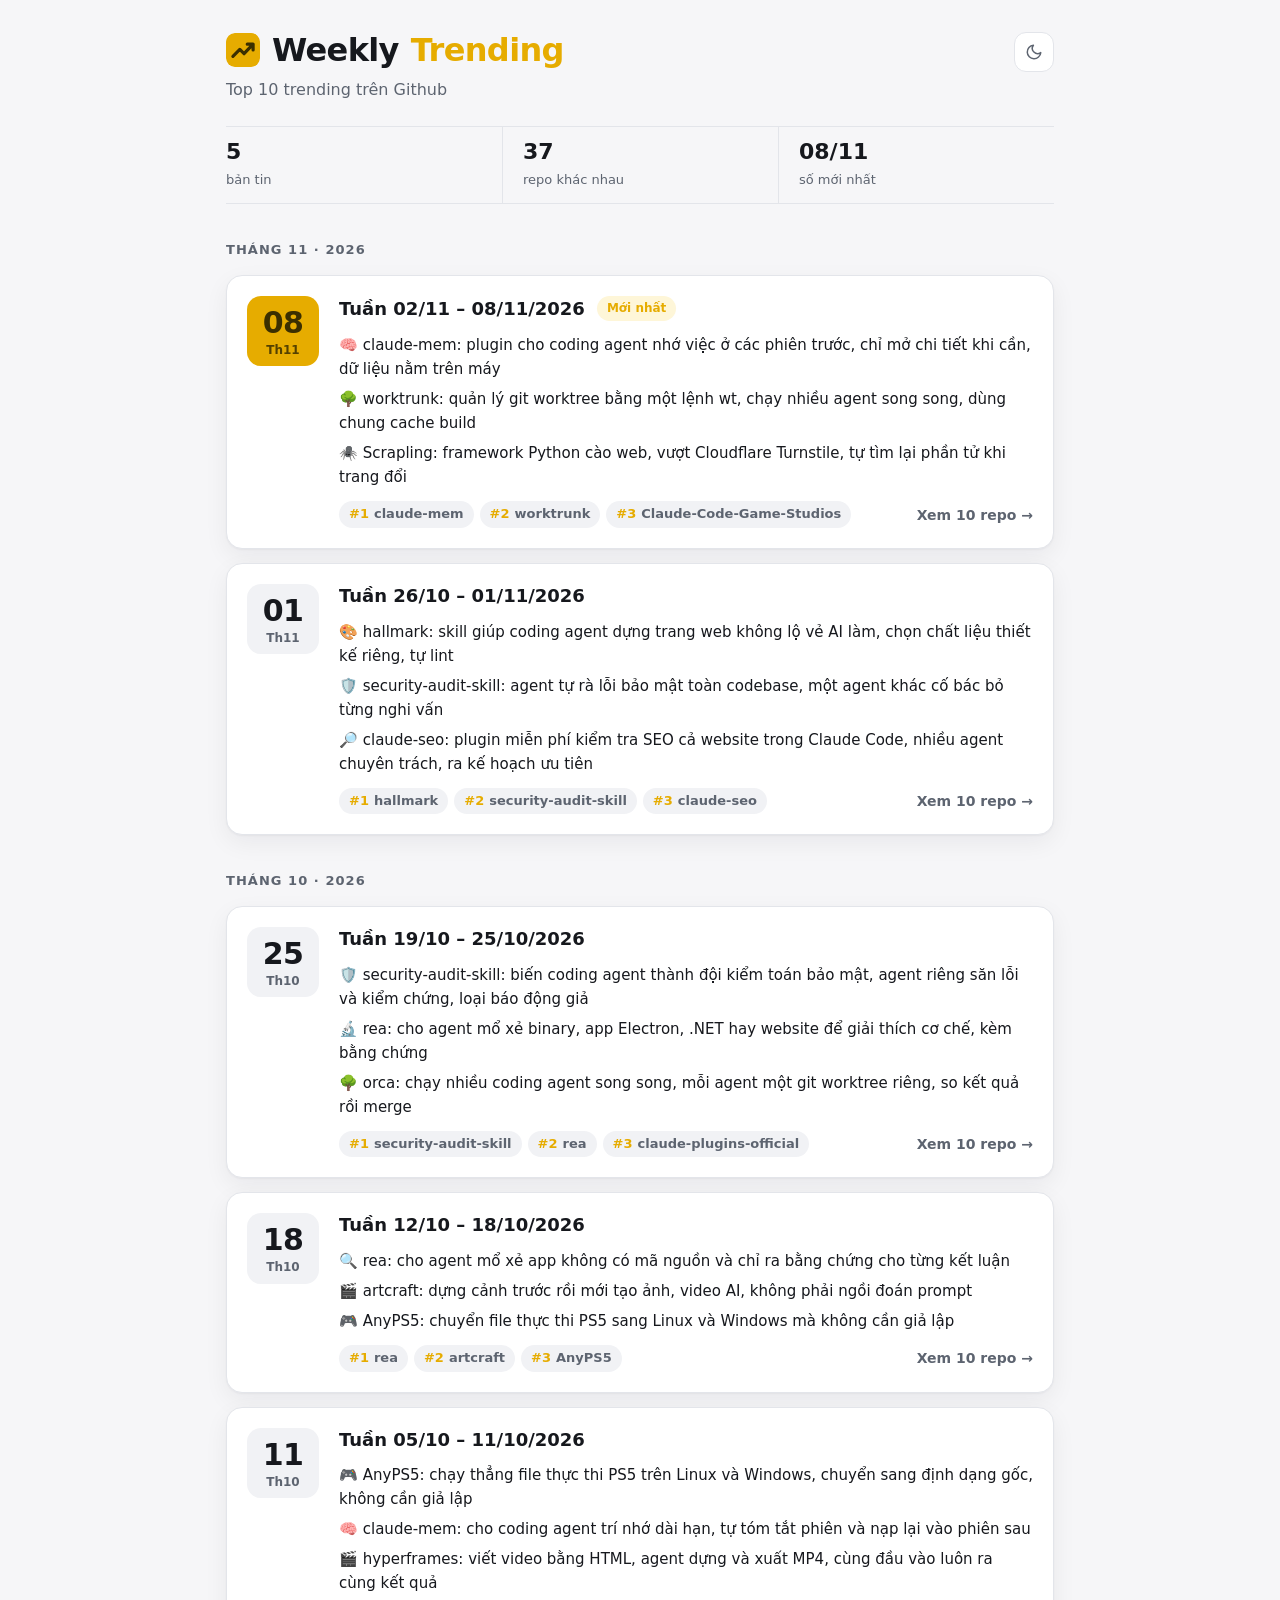
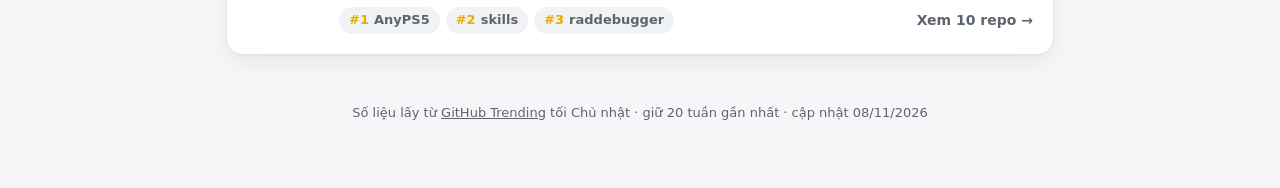
==== commit 154c68e8: "weekly: 2026-11-08" ====
--- a/site/index.html
+++ b/site/index.html
@@ -4,12 +4,12 @@
 <meta charset="utf-8">
 <meta name="viewport" content="width=device-width, initial-scale=1">
 <title>Weekly Trending · Top GitHub Trending mỗi tuần</title>
-<meta name="description" content="🎨 hallmark: skill giúp coding agent dựng trang web không lộ vẻ AI làm, chọn chất liệu thiết kế riêng, tự lint · 🛡️ security-audit-skill: agent tự rà lỗi bảo mật toàn codebase, một agent khác cố bác bỏ từng nghi vấn · 🔎 claude-seo: plugin miễn phí kiểm tra SEO cả website trong Claude Code, nhiều agent chuyên trách, ra kế hoạch ưu tiên">
+<meta name="description" content="🧠 claude-mem: plugin cho coding agent nhớ việc ở các phiên trước, chỉ mở chi tiết khi cần, dữ liệu nằm trên máy · 🌳 worktrunk: quản lý git worktree bằng một lệnh wt, chạy nhiều agent song song, dùng chung cache build · 🕷️ Scrapling: framework Python cào web, vượt Cloudflare Turnstile, tự tìm lại phần tử khi trang đổi">
 <link rel="canonical" href="https://sontvwork.github.io/weekly-trending/">
 <meta property="og:type" content="website">
 <meta property="og:site_name" content="Weekly Trending">
 <meta property="og:title" content="Weekly Trending · Top GitHub Trending mỗi tuần">
-<meta property="og:description" content="🎨 hallmark: skill giúp coding agent dựng trang web không lộ vẻ AI làm, chọn chất liệu thiết kế riêng, tự lint · 🛡️ security-audit-skill: agent tự rà lỗi bảo mật toàn codebase, một agent khác cố bác bỏ từng nghi vấn · 🔎 claude-seo: plugin miễn phí kiểm tra SEO cả website trong Claude Code, nhiều agent chuyên trách, ra kế hoạch ưu tiên">
+<meta property="og:description" content="🧠 claude-mem: plugin cho coding agent nhớ việc ở các phiên trước, chỉ mở chi tiết khi cần, dữ liệu nằm trên máy · 🌳 worktrunk: quản lý git worktree bằng một lệnh wt, chạy nhiều agent song song, dùng chung cache build · 🕷️ Scrapling: framework Python cào web, vượt Cloudflare Turnstile, tự tìm lại phần tử khi trang đổi">
 <meta property="og:url" content="https://sontvwork.github.io/weekly-trending/">
 <link rel="icon" href="assets/favicon.svg" type="image/svg+xml">
 <link rel="stylesheet" href="assets/style.css">
@@ -28,11 +28,11 @@
     </div>
   </header>
 
-  <div class="stats"><div class="stat"><b>4</b><span>bản tin</span></div><div class="stat"><b>31</b><span>repo khác nhau</span></div><div class="stat"><b>01/11</b><span>số mới nhất</span></div></div>
+  <div class="stats"><div class="stat"><b>5</b><span>bản tin</span></div><div class="stat"><b>37</b><span>repo khác nhau</span></div><div class="stat"><b>08/11</b><span>số mới nhất</span></div></div>
 
-  <h2 class="section-title">Tháng 11 · 2026</h2><div class="issue-list"><a class="issue is-latest" href="2026-11-01/" aria-label="Top 10 GitHub Trending · 26/10 – 01/11/2026"><time class="issue-date" datetime="2026-11-01"><b>01</b><span>Th11</span></time><div class="issue-body"><div class="issue-head"><h3>Tuần 26/10 – 01/11/2026</h3><span class="badge">Mới nhất</span></div><ul class="issue-summary"><li>🎨 hallmark: skill giúp coding agent dựng trang web không lộ vẻ AI làm, chọn chất liệu thiết kế riêng, tự lint</li><li>🛡️ security-audit-skill: agent tự rà lỗi bảo mật toàn codebase, một agent khác cố bác bỏ từng nghi vấn</li><li>🔎 claude-seo: plugin miễn phí kiểm tra SEO cả website trong Claude Code, nhiều agent chuyên trách, ra kế hoạch ưu tiên</li></ul><div class="issue-foot"><div class="chips"><span class="chip"><b>#1</b>hallmark</span><span class="chip"><b>#2</b>security-audit-skill</span><span class="chip"><b>#3</b>claude-seo</span></div><span class="more">Xem 10 repo →</span></div></div></a></div><h2 class="section-title">Tháng 10 · 2026</h2><div class="issue-list"><a class="issue" href="2026-10-25/" aria-label="Top 10 GitHub Trending · 19/10 – 25/10/2026"><time class="issue-date" datetime="2026-10-25"><b>25</b><span>Th10</span></time><div class="issue-body"><div class="issue-head"><h3>Tuần 19/10 – 25/10/2026</h3></div><ul class="issue-summary"><li>🛡️ security-audit-skill: biến coding agent thành đội kiểm toán bảo mật, agent riêng săn lỗi và kiểm chứng, loại báo động giả</li><li>🔬 rea: cho agent mổ xẻ binary, app Electron, .NET hay website để giải thích cơ chế, kèm bằng chứng</li><li>🌳 orca: chạy nhiều coding agent song song, mỗi agent một git worktree riêng, so kết quả rồi merge</li></ul><div class="issue-foot"><div class="chips"><span class="chip"><b>#1</b>security-audit-skill</span><span class="chip"><b>#2</b>rea</span><span class="chip"><b>#3</b>claude-plugins-official</span></div><span class="more">Xem 10 repo →</span></div></div></a><a class="issue" href="2026-10-18/" aria-label="Top 10 GitHub Trending · 12/10 – 18/10/2026"><time class="issue-date" datetime="2026-10-18"><b>18</b><span>Th10</span></time><div class="issue-body"><div class="issue-head"><h3>Tuần 12/10 – 18/10/2026</h3></div><ul class="issue-summary"><li>🔍 rea: cho agent mổ xẻ app không có mã nguồn và chỉ ra bằng chứng cho từng kết luận</li><li>🎬 artcraft: dựng cảnh trước rồi mới tạo ảnh, video AI, không phải ngồi đoán prompt</li><li>🎮 AnyPS5: chuyển file thực thi PS5 sang Linux và Windows mà không cần giả lập</li></ul><div class="issue-foot"><div class="chips"><span class="chip"><b>#1</b>rea</span><span class="chip"><b>#2</b>artcraft</span><span class="chip"><b>#3</b>AnyPS5</span></div><span class="more">Xem 10 repo →</span></div></div></a><a class="issue" href="2026-10-11/" aria-label="Top 10 GitHub Trending · 05/10 – 11/10/2026"><time class="issue-date" datetime="2026-10-11"><b>11</b><span>Th10</span></time><div class="issue-body"><div class="issue-head"><h3>Tuần 05/10 – 11/10/2026</h3></div><ul class="issue-summary"><li>🎮 AnyPS5: chạy thẳng file thực thi PS5 trên Linux và Windows, chuyển sang định dạng gốc, không cần giả lập</li><li>🧠 claude-mem: cho coding agent trí nhớ dài hạn, tự tóm tắt phiên và nạp lại vào phiên sau</li><li>🎬 hyperframes: viết video bằng HTML, agent dựng và xuất MP4, cùng đầu vào luôn ra cùng kết quả</li></ul><div class="issue-foot"><div class="chips"><span class="chip"><b>#1</b>AnyPS5</span><span class="chip"><b>#2</b>skills</span><span class="chip"><b>#3</b>raddebugger</span></div><span class="more">Xem 10 repo →</span></div></div></a></div>
+  <h2 class="section-title">Tháng 11 · 2026</h2><div class="issue-list"><a class="issue is-latest" href="2026-11-08/" aria-label="Top 10 GitHub Trending · 02/11 – 08/11/2026"><time class="issue-date" datetime="2026-11-08"><b>08</b><span>Th11</span></time><div class="issue-body"><div class="issue-head"><h3>Tuần 02/11 – 08/11/2026</h3><span class="badge">Mới nhất</span></div><ul class="issue-summary"><li>🧠 claude-mem: plugin cho coding agent nhớ việc ở các phiên trước, chỉ mở chi tiết khi cần, dữ liệu nằm trên máy</li><li>🌳 worktrunk: quản lý git worktree bằng một lệnh wt, chạy nhiều agent song song, dùng chung cache build</li><li>🕷️ Scrapling: framework Python cào web, vượt Cloudflare Turnstile, tự tìm lại phần tử khi trang đổi</li></ul><div class="issue-foot"><div class="chips"><span class="chip"><b>#1</b>claude-mem</span><span class="chip"><b>#2</b>worktrunk</span><span class="chip"><b>#3</b>Claude-Code-Game-Studios</span></div><span class="more">Xem 10 repo →</span></div></div></a><a class="issue" href="2026-11-01/" aria-label="Top 10 GitHub Trending · 26/10 – 01/11/2026"><time class="issue-date" datetime="2026-11-01"><b>01</b><span>Th11</span></time><div class="issue-body"><div class="issue-head"><h3>Tuần 26/10 – 01/11/2026</h3></div><ul class="issue-summary"><li>🎨 hallmark: skill giúp coding agent dựng trang web không lộ vẻ AI làm, chọn chất liệu thiết kế riêng, tự lint</li><li>🛡️ security-audit-skill: agent tự rà lỗi bảo mật toàn codebase, một agent khác cố bác bỏ từng nghi vấn</li><li>🔎 claude-seo: plugin miễn phí kiểm tra SEO cả website trong Claude Code, nhiều agent chuyên trách, ra kế hoạch ưu tiên</li></ul><div class="issue-foot"><div class="chips"><span class="chip"><b>#1</b>hallmark</span><span class="chip"><b>#2</b>security-audit-skill</span><span class="chip"><b>#3</b>claude-seo</span></div><span class="more">Xem 10 repo →</span></div></div></a></div><h2 class="section-title">Tháng 10 · 2026</h2><div class="issue-list"><a class="issue" href="2026-10-25/" aria-label="Top 10 GitHub Trending · 19/10 – 25/10/2026"><time class="issue-date" datetime="2026-10-25"><b>25</b><span>Th10</span></time><div class="issue-body"><div class="issue-head"><h3>Tuần 19/10 – 25/10/2026</h3></div><ul class="issue-summary"><li>🛡️ security-audit-skill: biến coding agent thành đội kiểm toán bảo mật, agent riêng săn lỗi và kiểm chứng, loại báo động giả</li><li>🔬 rea: cho agent mổ xẻ binary, app Electron, .NET hay website để giải thích cơ chế, kèm bằng chứng</li><li>🌳 orca: chạy nhiều coding agent song song, mỗi agent một git worktree riêng, so kết quả rồi merge</li></ul><div class="issue-foot"><div class="chips"><span class="chip"><b>#1</b>security-audit-skill</span><span class="chip"><b>#2</b>rea</span><span class="chip"><b>#3</b>claude-plugins-official</span></div><span class="more">Xem 10 repo →</span></div></div></a><a class="issue" href="2026-10-18/" aria-label="Top 10 GitHub Trending · 12/10 – 18/10/2026"><time class="issue-date" datetime="2026-10-18"><b>18</b><span>Th10</span></time><div class="issue-body"><div class="issue-head"><h3>Tuần 12/10 – 18/10/2026</h3></div><ul class="issue-summary"><li>🔍 rea: cho agent mổ xẻ app không có mã nguồn và chỉ ra bằng chứng cho từng kết luận</li><li>🎬 artcraft: dựng cảnh trước rồi mới tạo ảnh, video AI, không phải ngồi đoán prompt</li><li>🎮 AnyPS5: chuyển file thực thi PS5 sang Linux và Windows mà không cần giả lập</li></ul><div class="issue-foot"><div class="chips"><span class="chip"><b>#1</b>rea</span><span class="chip"><b>#2</b>artcraft</span><span class="chip"><b>#3</b>AnyPS5</span></div><span class="more">Xem 10 repo →</span></div></div></a><a class="issue" href="2026-10-11/" aria-label="Top 10 GitHub Trending · 05/10 – 11/10/2026"><time class="issue-date" datetime="2026-10-11"><b>11</b><span>Th10</span></time><div class="issue-body"><div class="issue-head"><h3>Tuần 05/10 – 11/10/2026</h3></div><ul class="issue-summary"><li>🎮 AnyPS5: chạy thẳng file thực thi PS5 trên Linux và Windows, chuyển sang định dạng gốc, không cần giả lập</li><li>🧠 claude-mem: cho coding agent trí nhớ dài hạn, tự tóm tắt phiên và nạp lại vào phiên sau</li><li>🎬 hyperframes: viết video bằng HTML, agent dựng và xuất MP4, cùng đầu vào luôn ra cùng kết quả</li></ul><div class="issue-foot"><div class="chips"><span class="chip"><b>#1</b>AnyPS5</span><span class="chip"><b>#2</b>skills</span><span class="chip"><b>#3</b>raddebugger</span></div><span class="more">Xem 10 repo →</span></div></div></a></div>
 
-  <footer>Số liệu lấy từ <a href="https://github.com/trending?since=weekly" target="_blank" rel="noopener">GitHub Trending</a> tối Chủ nhật · giữ 20 tuần gần nhất · cập nhật 01/11/2026</footer>
+  <footer>Số liệu lấy từ <a href="https://github.com/trending?since=weekly" target="_blank" rel="noopener">GitHub Trending</a> tối Chủ nhật · giữ 20 tuần gần nhất · cập nhật 08/11/2026</footer>
 </div>
 </body>
 </html>
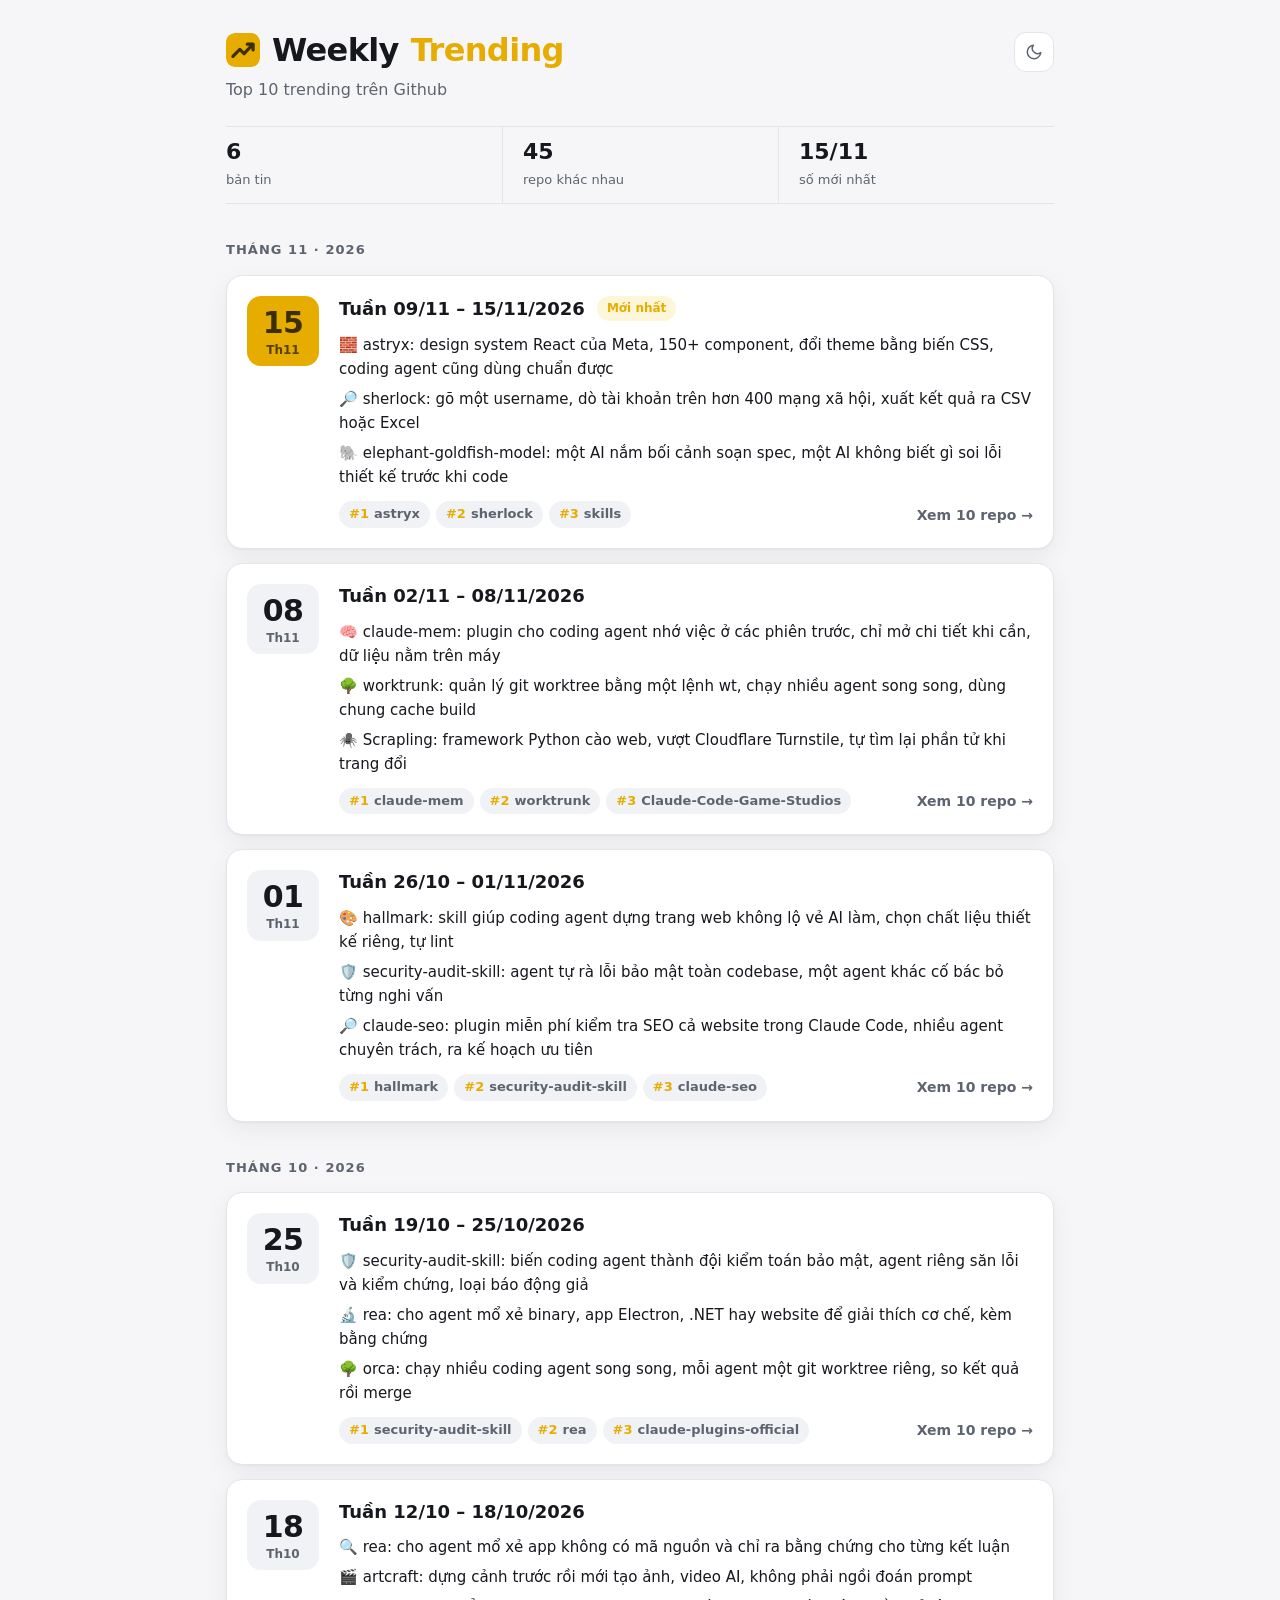
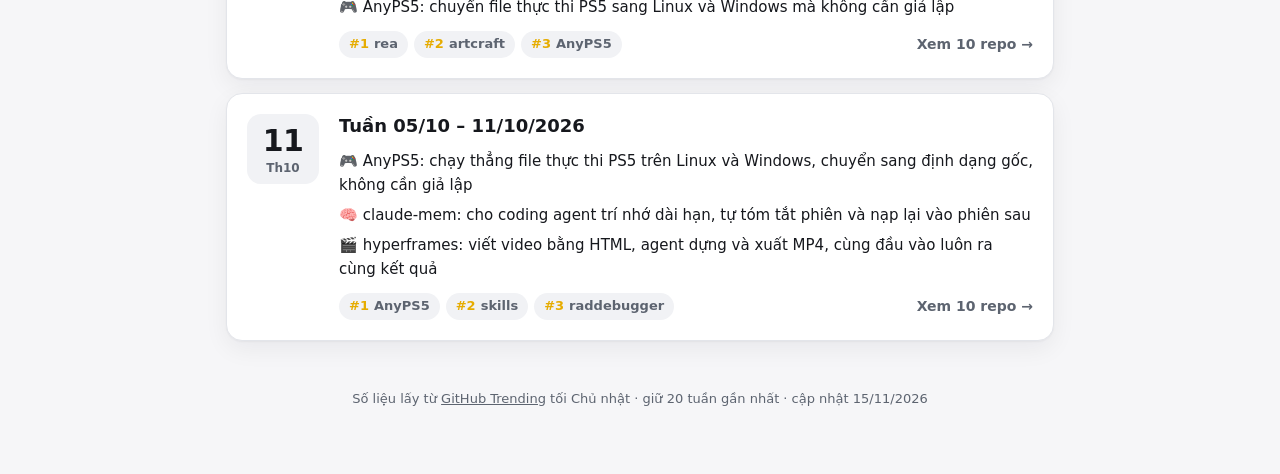
==== commit ade2d76a: "weekly: 2026-11-15" ====
--- a/site/index.html
+++ b/site/index.html
@@ -4,12 +4,12 @@
 <meta charset="utf-8">
 <meta name="viewport" content="width=device-width, initial-scale=1">
 <title>Weekly Trending · Top GitHub Trending mỗi tuần</title>
-<meta name="description" content="🧠 claude-mem: plugin cho coding agent nhớ việc ở các phiên trước, chỉ mở chi tiết khi cần, dữ liệu nằm trên máy · 🌳 worktrunk: quản lý git worktree bằng một lệnh wt, chạy nhiều agent song song, dùng chung cache build · 🕷️ Scrapling: framework Python cào web, vượt Cloudflare Turnstile, tự tìm lại phần tử khi trang đổi">
+<meta name="description" content="🧱 astryx: design system React của Meta, 150+ component, đổi theme bằng biến CSS, coding agent cũng dùng chuẩn được · 🔎 sherlock: gõ một username, dò tài khoản trên hơn 400 mạng xã hội, xuất kết quả ra CSV hoặc Excel · 🐘 elephant-goldfish-model: một AI nắm bối cảnh soạn spec, một AI không biết gì soi lỗi thiết kế trước khi code">
 <link rel="canonical" href="https://sontvwork.github.io/weekly-trending/">
 <meta property="og:type" content="website">
 <meta property="og:site_name" content="Weekly Trending">
 <meta property="og:title" content="Weekly Trending · Top GitHub Trending mỗi tuần">
-<meta property="og:description" content="🧠 claude-mem: plugin cho coding agent nhớ việc ở các phiên trước, chỉ mở chi tiết khi cần, dữ liệu nằm trên máy · 🌳 worktrunk: quản lý git worktree bằng một lệnh wt, chạy nhiều agent song song, dùng chung cache build · 🕷️ Scrapling: framework Python cào web, vượt Cloudflare Turnstile, tự tìm lại phần tử khi trang đổi">
+<meta property="og:description" content="🧱 astryx: design system React của Meta, 150+ component, đổi theme bằng biến CSS, coding agent cũng dùng chuẩn được · 🔎 sherlock: gõ một username, dò tài khoản trên hơn 400 mạng xã hội, xuất kết quả ra CSV hoặc Excel · 🐘 elephant-goldfish-model: một AI nắm bối cảnh soạn spec, một AI không biết gì soi lỗi thiết kế trước khi code">
 <meta property="og:url" content="https://sontvwork.github.io/weekly-trending/">
 <link rel="icon" href="assets/favicon.svg" type="image/svg+xml">
 <link rel="stylesheet" href="assets/style.css">
@@ -28,11 +28,11 @@
     </div>
   </header>
 
-  <div class="stats"><div class="stat"><b>5</b><span>bản tin</span></div><div class="stat"><b>37</b><span>repo khác nhau</span></div><div class="stat"><b>08/11</b><span>số mới nhất</span></div></div>
+  <div class="stats"><div class="stat"><b>6</b><span>bản tin</span></div><div class="stat"><b>45</b><span>repo khác nhau</span></div><div class="stat"><b>15/11</b><span>số mới nhất</span></div></div>
 
-  <h2 class="section-title">Tháng 11 · 2026</h2><div class="issue-list"><a class="issue is-latest" href="2026-11-08/" aria-label="Top 10 GitHub Trending · 02/11 – 08/11/2026"><time class="issue-date" datetime="2026-11-08"><b>08</b><span>Th11</span></time><div class="issue-body"><div class="issue-head"><h3>Tuần 02/11 – 08/11/2026</h3><span class="badge">Mới nhất</span></div><ul class="issue-summary"><li>🧠 claude-mem: plugin cho coding agent nhớ việc ở các phiên trước, chỉ mở chi tiết khi cần, dữ liệu nằm trên máy</li><li>🌳 worktrunk: quản lý git worktree bằng một lệnh wt, chạy nhiều agent song song, dùng chung cache build</li><li>🕷️ Scrapling: framework Python cào web, vượt Cloudflare Turnstile, tự tìm lại phần tử khi trang đổi</li></ul><div class="issue-foot"><div class="chips"><span class="chip"><b>#1</b>claude-mem</span><span class="chip"><b>#2</b>worktrunk</span><span class="chip"><b>#3</b>Claude-Code-Game-Studios</span></div><span class="more">Xem 10 repo →</span></div></div></a><a class="issue" href="2026-11-01/" aria-label="Top 10 GitHub Trending · 26/10 – 01/11/2026"><time class="issue-date" datetime="2026-11-01"><b>01</b><span>Th11</span></time><div class="issue-body"><div class="issue-head"><h3>Tuần 26/10 – 01/11/2026</h3></div><ul class="issue-summary"><li>🎨 hallmark: skill giúp coding agent dựng trang web không lộ vẻ AI làm, chọn chất liệu thiết kế riêng, tự lint</li><li>🛡️ security-audit-skill: agent tự rà lỗi bảo mật toàn codebase, một agent khác cố bác bỏ từng nghi vấn</li><li>🔎 claude-seo: plugin miễn phí kiểm tra SEO cả website trong Claude Code, nhiều agent chuyên trách, ra kế hoạch ưu tiên</li></ul><div class="issue-foot"><div class="chips"><span class="chip"><b>#1</b>hallmark</span><span class="chip"><b>#2</b>security-audit-skill</span><span class="chip"><b>#3</b>claude-seo</span></div><span class="more">Xem 10 repo →</span></div></div></a></div><h2 class="section-title">Tháng 10 · 2026</h2><div class="issue-list"><a class="issue" href="2026-10-25/" aria-label="Top 10 GitHub Trending · 19/10 – 25/10/2026"><time class="issue-date" datetime="2026-10-25"><b>25</b><span>Th10</span></time><div class="issue-body"><div class="issue-head"><h3>Tuần 19/10 – 25/10/2026</h3></div><ul class="issue-summary"><li>🛡️ security-audit-skill: biến coding agent thành đội kiểm toán bảo mật, agent riêng săn lỗi và kiểm chứng, loại báo động giả</li><li>🔬 rea: cho agent mổ xẻ binary, app Electron, .NET hay website để giải thích cơ chế, kèm bằng chứng</li><li>🌳 orca: chạy nhiều coding agent song song, mỗi agent một git worktree riêng, so kết quả rồi merge</li></ul><div class="issue-foot"><div class="chips"><span class="chip"><b>#1</b>security-audit-skill</span><span class="chip"><b>#2</b>rea</span><span class="chip"><b>#3</b>claude-plugins-official</span></div><span class="more">Xem 10 repo →</span></div></div></a><a class="issue" href="2026-10-18/" aria-label="Top 10 GitHub Trending · 12/10 – 18/10/2026"><time class="issue-date" datetime="2026-10-18"><b>18</b><span>Th10</span></time><div class="issue-body"><div class="issue-head"><h3>Tuần 12/10 – 18/10/2026</h3></div><ul class="issue-summary"><li>🔍 rea: cho agent mổ xẻ app không có mã nguồn và chỉ ra bằng chứng cho từng kết luận</li><li>🎬 artcraft: dựng cảnh trước rồi mới tạo ảnh, video AI, không phải ngồi đoán prompt</li><li>🎮 AnyPS5: chuyển file thực thi PS5 sang Linux và Windows mà không cần giả lập</li></ul><div class="issue-foot"><div class="chips"><span class="chip"><b>#1</b>rea</span><span class="chip"><b>#2</b>artcraft</span><span class="chip"><b>#3</b>AnyPS5</span></div><span class="more">Xem 10 repo →</span></div></div></a><a class="issue" href="2026-10-11/" aria-label="Top 10 GitHub Trending · 05/10 – 11/10/2026"><time class="issue-date" datetime="2026-10-11"><b>11</b><span>Th10</span></time><div class="issue-body"><div class="issue-head"><h3>Tuần 05/10 – 11/10/2026</h3></div><ul class="issue-summary"><li>🎮 AnyPS5: chạy thẳng file thực thi PS5 trên Linux và Windows, chuyển sang định dạng gốc, không cần giả lập</li><li>🧠 claude-mem: cho coding agent trí nhớ dài hạn, tự tóm tắt phiên và nạp lại vào phiên sau</li><li>🎬 hyperframes: viết video bằng HTML, agent dựng và xuất MP4, cùng đầu vào luôn ra cùng kết quả</li></ul><div class="issue-foot"><div class="chips"><span class="chip"><b>#1</b>AnyPS5</span><span class="chip"><b>#2</b>skills</span><span class="chip"><b>#3</b>raddebugger</span></div><span class="more">Xem 10 repo →</span></div></div></a></div>
+  <h2 class="section-title">Tháng 11 · 2026</h2><div class="issue-list"><a class="issue is-latest" href="2026-11-15/" aria-label="Top 10 GitHub Trending · 09/11 – 15/11/2026"><time class="issue-date" datetime="2026-11-15"><b>15</b><span>Th11</span></time><div class="issue-body"><div class="issue-head"><h3>Tuần 09/11 – 15/11/2026</h3><span class="badge">Mới nhất</span></div><ul class="issue-summary"><li>🧱 astryx: design system React của Meta, 150+ component, đổi theme bằng biến CSS, coding agent cũng dùng chuẩn được</li><li>🔎 sherlock: gõ một username, dò tài khoản trên hơn 400 mạng xã hội, xuất kết quả ra CSV hoặc Excel</li><li>🐘 elephant-goldfish-model: một AI nắm bối cảnh soạn spec, một AI không biết gì soi lỗi thiết kế trước khi code</li></ul><div class="issue-foot"><div class="chips"><span class="chip"><b>#1</b>astryx</span><span class="chip"><b>#2</b>sherlock</span><span class="chip"><b>#3</b>skills</span></div><span class="more">Xem 10 repo →</span></div></div></a><a class="issue" href="2026-11-08/" aria-label="Top 10 GitHub Trending · 02/11 – 08/11/2026"><time class="issue-date" datetime="2026-11-08"><b>08</b><span>Th11</span></time><div class="issue-body"><div class="issue-head"><h3>Tuần 02/11 – 08/11/2026</h3></div><ul class="issue-summary"><li>🧠 claude-mem: plugin cho coding agent nhớ việc ở các phiên trước, chỉ mở chi tiết khi cần, dữ liệu nằm trên máy</li><li>🌳 worktrunk: quản lý git worktree bằng một lệnh wt, chạy nhiều agent song song, dùng chung cache build</li><li>🕷️ Scrapling: framework Python cào web, vượt Cloudflare Turnstile, tự tìm lại phần tử khi trang đổi</li></ul><div class="issue-foot"><div class="chips"><span class="chip"><b>#1</b>claude-mem</span><span class="chip"><b>#2</b>worktrunk</span><span class="chip"><b>#3</b>Claude-Code-Game-Studios</span></div><span class="more">Xem 10 repo →</span></div></div></a><a class="issue" href="2026-11-01/" aria-label="Top 10 GitHub Trending · 26/10 – 01/11/2026"><time class="issue-date" datetime="2026-11-01"><b>01</b><span>Th11</span></time><div class="issue-body"><div class="issue-head"><h3>Tuần 26/10 – 01/11/2026</h3></div><ul class="issue-summary"><li>🎨 hallmark: skill giúp coding agent dựng trang web không lộ vẻ AI làm, chọn chất liệu thiết kế riêng, tự lint</li><li>🛡️ security-audit-skill: agent tự rà lỗi bảo mật toàn codebase, một agent khác cố bác bỏ từng nghi vấn</li><li>🔎 claude-seo: plugin miễn phí kiểm tra SEO cả website trong Claude Code, nhiều agent chuyên trách, ra kế hoạch ưu tiên</li></ul><div class="issue-foot"><div class="chips"><span class="chip"><b>#1</b>hallmark</span><span class="chip"><b>#2</b>security-audit-skill</span><span class="chip"><b>#3</b>claude-seo</span></div><span class="more">Xem 10 repo →</span></div></div></a></div><h2 class="section-title">Tháng 10 · 2026</h2><div class="issue-list"><a class="issue" href="2026-10-25/" aria-label="Top 10 GitHub Trending · 19/10 – 25/10/2026"><time class="issue-date" datetime="2026-10-25"><b>25</b><span>Th10</span></time><div class="issue-body"><div class="issue-head"><h3>Tuần 19/10 – 25/10/2026</h3></div><ul class="issue-summary"><li>🛡️ security-audit-skill: biến coding agent thành đội kiểm toán bảo mật, agent riêng săn lỗi và kiểm chứng, loại báo động giả</li><li>🔬 rea: cho agent mổ xẻ binary, app Electron, .NET hay website để giải thích cơ chế, kèm bằng chứng</li><li>🌳 orca: chạy nhiều coding agent song song, mỗi agent một git worktree riêng, so kết quả rồi merge</li></ul><div class="issue-foot"><div class="chips"><span class="chip"><b>#1</b>security-audit-skill</span><span class="chip"><b>#2</b>rea</span><span class="chip"><b>#3</b>claude-plugins-official</span></div><span class="more">Xem 10 repo →</span></div></div></a><a class="issue" href="2026-10-18/" aria-label="Top 10 GitHub Trending · 12/10 – 18/10/2026"><time class="issue-date" datetime="2026-10-18"><b>18</b><span>Th10</span></time><div class="issue-body"><div class="issue-head"><h3>Tuần 12/10 – 18/10/2026</h3></div><ul class="issue-summary"><li>🔍 rea: cho agent mổ xẻ app không có mã nguồn và chỉ ra bằng chứng cho từng kết luận</li><li>🎬 artcraft: dựng cảnh trước rồi mới tạo ảnh, video AI, không phải ngồi đoán prompt</li><li>🎮 AnyPS5: chuyển file thực thi PS5 sang Linux và Windows mà không cần giả lập</li></ul><div class="issue-foot"><div class="chips"><span class="chip"><b>#1</b>rea</span><span class="chip"><b>#2</b>artcraft</span><span class="chip"><b>#3</b>AnyPS5</span></div><span class="more">Xem 10 repo →</span></div></div></a><a class="issue" href="2026-10-11/" aria-label="Top 10 GitHub Trending · 05/10 – 11/10/2026"><time class="issue-date" datetime="2026-10-11"><b>11</b><span>Th10</span></time><div class="issue-body"><div class="issue-head"><h3>Tuần 05/10 – 11/10/2026</h3></div><ul class="issue-summary"><li>🎮 AnyPS5: chạy thẳng file thực thi PS5 trên Linux và Windows, chuyển sang định dạng gốc, không cần giả lập</li><li>🧠 claude-mem: cho coding agent trí nhớ dài hạn, tự tóm tắt phiên và nạp lại vào phiên sau</li><li>🎬 hyperframes: viết video bằng HTML, agent dựng và xuất MP4, cùng đầu vào luôn ra cùng kết quả</li></ul><div class="issue-foot"><div class="chips"><span class="chip"><b>#1</b>AnyPS5</span><span class="chip"><b>#2</b>skills</span><span class="chip"><b>#3</b>raddebugger</span></div><span class="more">Xem 10 repo →</span></div></div></a></div>
 
-  <footer>Số liệu lấy từ <a href="https://github.com/trending?since=weekly" target="_blank" rel="noopener">GitHub Trending</a> tối Chủ nhật · giữ 20 tuần gần nhất · cập nhật 08/11/2026</footer>
+  <footer>Số liệu lấy từ <a href="https://github.com/trending?since=weekly" target="_blank" rel="noopener">GitHub Trending</a> tối Chủ nhật · giữ 20 tuần gần nhất · cập nhật 15/11/2026</footer>
 </div>
 </body>
 </html>
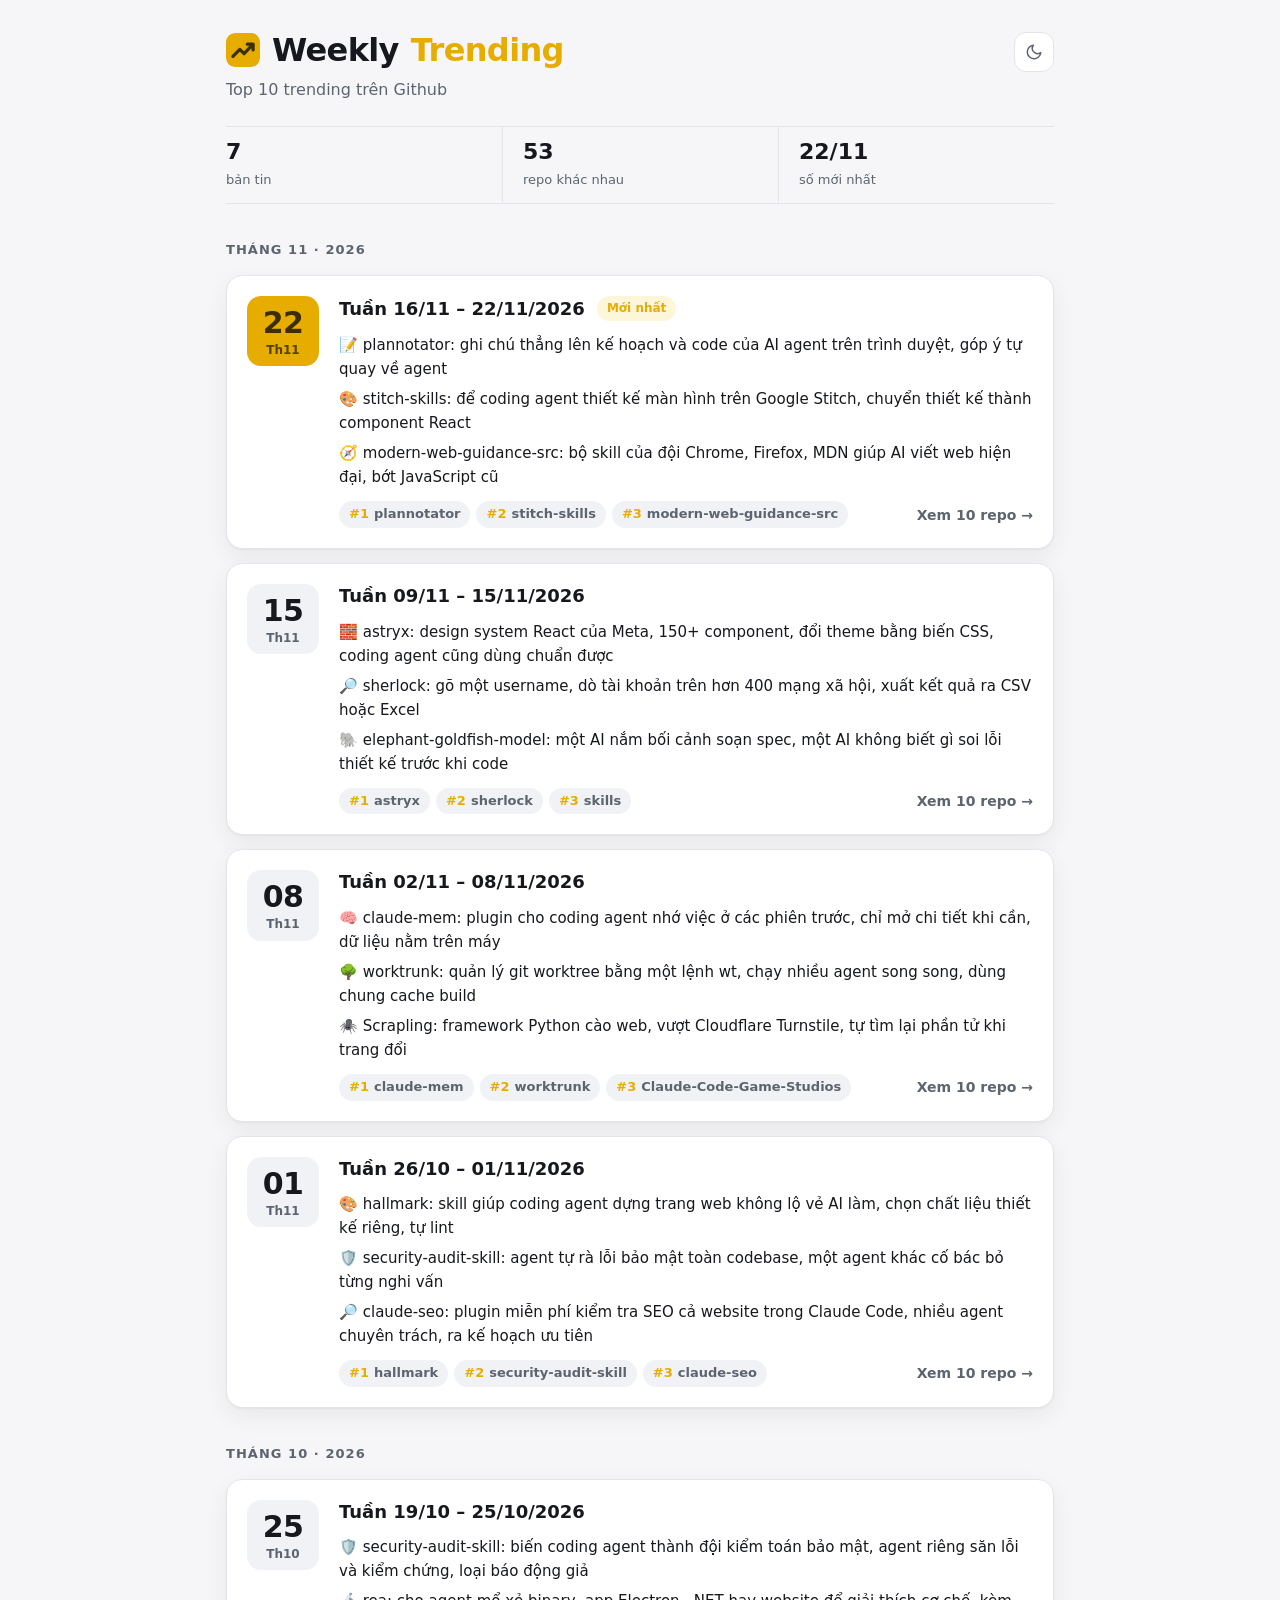
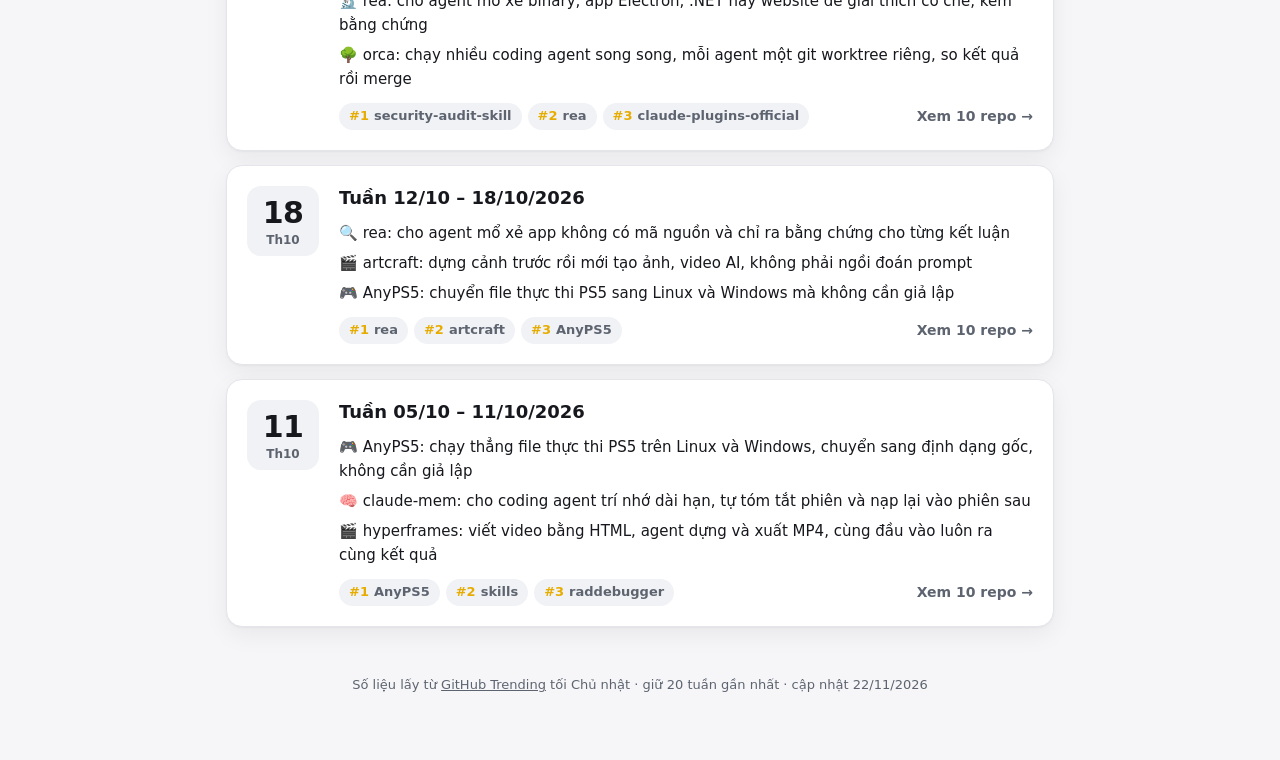
==== commit a8e879b0: "weekly: 2026-11-22" ====
--- a/site/index.html
+++ b/site/index.html
@@ -4,12 +4,12 @@
 <meta charset="utf-8">
 <meta name="viewport" content="width=device-width, initial-scale=1">
 <title>Weekly Trending · Top GitHub Trending mỗi tuần</title>
-<meta name="description" content="🧱 astryx: design system React của Meta, 150+ component, đổi theme bằng biến CSS, coding agent cũng dùng chuẩn được · 🔎 sherlock: gõ một username, dò tài khoản trên hơn 400 mạng xã hội, xuất kết quả ra CSV hoặc Excel · 🐘 elephant-goldfish-model: một AI nắm bối cảnh soạn spec, một AI không biết gì soi lỗi thiết kế trước khi code">
+<meta name="description" content="📝 plannotator: ghi chú thẳng lên kế hoạch và code của AI agent trên trình duyệt, góp ý tự quay về agent · 🎨 stitch-skills: để coding agent thiết kế màn hình trên Google Stitch, chuyển thiết kế thành component React · 🧭 modern-web-guidance-src: bộ skill của đội Chrome, Firefox, MDN giúp AI viết web hiện đại, bớt JavaScript cũ">
 <link rel="canonical" href="https://sontvwork.github.io/weekly-trending/">
 <meta property="og:type" content="website">
 <meta property="og:site_name" content="Weekly Trending">
 <meta property="og:title" content="Weekly Trending · Top GitHub Trending mỗi tuần">
-<meta property="og:description" content="🧱 astryx: design system React của Meta, 150+ component, đổi theme bằng biến CSS, coding agent cũng dùng chuẩn được · 🔎 sherlock: gõ một username, dò tài khoản trên hơn 400 mạng xã hội, xuất kết quả ra CSV hoặc Excel · 🐘 elephant-goldfish-model: một AI nắm bối cảnh soạn spec, một AI không biết gì soi lỗi thiết kế trước khi code">
+<meta property="og:description" content="📝 plannotator: ghi chú thẳng lên kế hoạch và code của AI agent trên trình duyệt, góp ý tự quay về agent · 🎨 stitch-skills: để coding agent thiết kế màn hình trên Google Stitch, chuyển thiết kế thành component React · 🧭 modern-web-guidance-src: bộ skill của đội Chrome, Firefox, MDN giúp AI viết web hiện đại, bớt JavaScript cũ">
 <meta property="og:url" content="https://sontvwork.github.io/weekly-trending/">
 <link rel="icon" href="assets/favicon.svg" type="image/svg+xml">
 <link rel="stylesheet" href="assets/style.css">
@@ -28,11 +28,11 @@
     </div>
   </header>
 
-  <div class="stats"><div class="stat"><b>6</b><span>bản tin</span></div><div class="stat"><b>45</b><span>repo khác nhau</span></div><div class="stat"><b>15/11</b><span>số mới nhất</span></div></div>
+  <div class="stats"><div class="stat"><b>7</b><span>bản tin</span></div><div class="stat"><b>53</b><span>repo khác nhau</span></div><div class="stat"><b>22/11</b><span>số mới nhất</span></div></div>
 
-  <h2 class="section-title">Tháng 11 · 2026</h2><div class="issue-list"><a class="issue is-latest" href="2026-11-15/" aria-label="Top 10 GitHub Trending · 09/11 – 15/11/2026"><time class="issue-date" datetime="2026-11-15"><b>15</b><span>Th11</span></time><div class="issue-body"><div class="issue-head"><h3>Tuần 09/11 – 15/11/2026</h3><span class="badge">Mới nhất</span></div><ul class="issue-summary"><li>🧱 astryx: design system React của Meta, 150+ component, đổi theme bằng biến CSS, coding agent cũng dùng chuẩn được</li><li>🔎 sherlock: gõ một username, dò tài khoản trên hơn 400 mạng xã hội, xuất kết quả ra CSV hoặc Excel</li><li>🐘 elephant-goldfish-model: một AI nắm bối cảnh soạn spec, một AI không biết gì soi lỗi thiết kế trước khi code</li></ul><div class="issue-foot"><div class="chips"><span class="chip"><b>#1</b>astryx</span><span class="chip"><b>#2</b>sherlock</span><span class="chip"><b>#3</b>skills</span></div><span class="more">Xem 10 repo →</span></div></div></a><a class="issue" href="2026-11-08/" aria-label="Top 10 GitHub Trending · 02/11 – 08/11/2026"><time class="issue-date" datetime="2026-11-08"><b>08</b><span>Th11</span></time><div class="issue-body"><div class="issue-head"><h3>Tuần 02/11 – 08/11/2026</h3></div><ul class="issue-summary"><li>🧠 claude-mem: plugin cho coding agent nhớ việc ở các phiên trước, chỉ mở chi tiết khi cần, dữ liệu nằm trên máy</li><li>🌳 worktrunk: quản lý git worktree bằng một lệnh wt, chạy nhiều agent song song, dùng chung cache build</li><li>🕷️ Scrapling: framework Python cào web, vượt Cloudflare Turnstile, tự tìm lại phần tử khi trang đổi</li></ul><div class="issue-foot"><div class="chips"><span class="chip"><b>#1</b>claude-mem</span><span class="chip"><b>#2</b>worktrunk</span><span class="chip"><b>#3</b>Claude-Code-Game-Studios</span></div><span class="more">Xem 10 repo →</span></div></div></a><a class="issue" href="2026-11-01/" aria-label="Top 10 GitHub Trending · 26/10 – 01/11/2026"><time class="issue-date" datetime="2026-11-01"><b>01</b><span>Th11</span></time><div class="issue-body"><div class="issue-head"><h3>Tuần 26/10 – 01/11/2026</h3></div><ul class="issue-summary"><li>🎨 hallmark: skill giúp coding agent dựng trang web không lộ vẻ AI làm, chọn chất liệu thiết kế riêng, tự lint</li><li>🛡️ security-audit-skill: agent tự rà lỗi bảo mật toàn codebase, một agent khác cố bác bỏ từng nghi vấn</li><li>🔎 claude-seo: plugin miễn phí kiểm tra SEO cả website trong Claude Code, nhiều agent chuyên trách, ra kế hoạch ưu tiên</li></ul><div class="issue-foot"><div class="chips"><span class="chip"><b>#1</b>hallmark</span><span class="chip"><b>#2</b>security-audit-skill</span><span class="chip"><b>#3</b>claude-seo</span></div><span class="more">Xem 10 repo →</span></div></div></a></div><h2 class="section-title">Tháng 10 · 2026</h2><div class="issue-list"><a class="issue" href="2026-10-25/" aria-label="Top 10 GitHub Trending · 19/10 – 25/10/2026"><time class="issue-date" datetime="2026-10-25"><b>25</b><span>Th10</span></time><div class="issue-body"><div class="issue-head"><h3>Tuần 19/10 – 25/10/2026</h3></div><ul class="issue-summary"><li>🛡️ security-audit-skill: biến coding agent thành đội kiểm toán bảo mật, agent riêng săn lỗi và kiểm chứng, loại báo động giả</li><li>🔬 rea: cho agent mổ xẻ binary, app Electron, .NET hay website để giải thích cơ chế, kèm bằng chứng</li><li>🌳 orca: chạy nhiều coding agent song song, mỗi agent một git worktree riêng, so kết quả rồi merge</li></ul><div class="issue-foot"><div class="chips"><span class="chip"><b>#1</b>security-audit-skill</span><span class="chip"><b>#2</b>rea</span><span class="chip"><b>#3</b>claude-plugins-official</span></div><span class="more">Xem 10 repo →</span></div></div></a><a class="issue" href="2026-10-18/" aria-label="Top 10 GitHub Trending · 12/10 – 18/10/2026"><time class="issue-date" datetime="2026-10-18"><b>18</b><span>Th10</span></time><div class="issue-body"><div class="issue-head"><h3>Tuần 12/10 – 18/10/2026</h3></div><ul class="issue-summary"><li>🔍 rea: cho agent mổ xẻ app không có mã nguồn và chỉ ra bằng chứng cho từng kết luận</li><li>🎬 artcraft: dựng cảnh trước rồi mới tạo ảnh, video AI, không phải ngồi đoán prompt</li><li>🎮 AnyPS5: chuyển file thực thi PS5 sang Linux và Windows mà không cần giả lập</li></ul><div class="issue-foot"><div class="chips"><span class="chip"><b>#1</b>rea</span><span class="chip"><b>#2</b>artcraft</span><span class="chip"><b>#3</b>AnyPS5</span></div><span class="more">Xem 10 repo →</span></div></div></a><a class="issue" href="2026-10-11/" aria-label="Top 10 GitHub Trending · 05/10 – 11/10/2026"><time class="issue-date" datetime="2026-10-11"><b>11</b><span>Th10</span></time><div class="issue-body"><div class="issue-head"><h3>Tuần 05/10 – 11/10/2026</h3></div><ul class="issue-summary"><li>🎮 AnyPS5: chạy thẳng file thực thi PS5 trên Linux và Windows, chuyển sang định dạng gốc, không cần giả lập</li><li>🧠 claude-mem: cho coding agent trí nhớ dài hạn, tự tóm tắt phiên và nạp lại vào phiên sau</li><li>🎬 hyperframes: viết video bằng HTML, agent dựng và xuất MP4, cùng đầu vào luôn ra cùng kết quả</li></ul><div class="issue-foot"><div class="chips"><span class="chip"><b>#1</b>AnyPS5</span><span class="chip"><b>#2</b>skills</span><span class="chip"><b>#3</b>raddebugger</span></div><span class="more">Xem 10 repo →</span></div></div></a></div>
+  <h2 class="section-title">Tháng 11 · 2026</h2><div class="issue-list"><a class="issue is-latest" href="2026-11-22/" aria-label="Top 10 GitHub Trending · 16/11 – 22/11/2026"><time class="issue-date" datetime="2026-11-22"><b>22</b><span>Th11</span></time><div class="issue-body"><div class="issue-head"><h3>Tuần 16/11 – 22/11/2026</h3><span class="badge">Mới nhất</span></div><ul class="issue-summary"><li>📝 plannotator: ghi chú thẳng lên kế hoạch và code của AI agent trên trình duyệt, góp ý tự quay về agent</li><li>🎨 stitch-skills: để coding agent thiết kế màn hình trên Google Stitch, chuyển thiết kế thành component React</li><li>🧭 modern-web-guidance-src: bộ skill của đội Chrome, Firefox, MDN giúp AI viết web hiện đại, bớt JavaScript cũ</li></ul><div class="issue-foot"><div class="chips"><span class="chip"><b>#1</b>plannotator</span><span class="chip"><b>#2</b>stitch-skills</span><span class="chip"><b>#3</b>modern-web-guidance-src</span></div><span class="more">Xem 10 repo →</span></div></div></a><a class="issue" href="2026-11-15/" aria-label="Top 10 GitHub Trending · 09/11 – 15/11/2026"><time class="issue-date" datetime="2026-11-15"><b>15</b><span>Th11</span></time><div class="issue-body"><div class="issue-head"><h3>Tuần 09/11 – 15/11/2026</h3></div><ul class="issue-summary"><li>🧱 astryx: design system React của Meta, 150+ component, đổi theme bằng biến CSS, coding agent cũng dùng chuẩn được</li><li>🔎 sherlock: gõ một username, dò tài khoản trên hơn 400 mạng xã hội, xuất kết quả ra CSV hoặc Excel</li><li>🐘 elephant-goldfish-model: một AI nắm bối cảnh soạn spec, một AI không biết gì soi lỗi thiết kế trước khi code</li></ul><div class="issue-foot"><div class="chips"><span class="chip"><b>#1</b>astryx</span><span class="chip"><b>#2</b>sherlock</span><span class="chip"><b>#3</b>skills</span></div><span class="more">Xem 10 repo →</span></div></div></a><a class="issue" href="2026-11-08/" aria-label="Top 10 GitHub Trending · 02/11 – 08/11/2026"><time class="issue-date" datetime="2026-11-08"><b>08</b><span>Th11</span></time><div class="issue-body"><div class="issue-head"><h3>Tuần 02/11 – 08/11/2026</h3></div><ul class="issue-summary"><li>🧠 claude-mem: plugin cho coding agent nhớ việc ở các phiên trước, chỉ mở chi tiết khi cần, dữ liệu nằm trên máy</li><li>🌳 worktrunk: quản lý git worktree bằng một lệnh wt, chạy nhiều agent song song, dùng chung cache build</li><li>🕷️ Scrapling: framework Python cào web, vượt Cloudflare Turnstile, tự tìm lại phần tử khi trang đổi</li></ul><div class="issue-foot"><div class="chips"><span class="chip"><b>#1</b>claude-mem</span><span class="chip"><b>#2</b>worktrunk</span><span class="chip"><b>#3</b>Claude-Code-Game-Studios</span></div><span class="more">Xem 10 repo →</span></div></div></a><a class="issue" href="2026-11-01/" aria-label="Top 10 GitHub Trending · 26/10 – 01/11/2026"><time class="issue-date" datetime="2026-11-01"><b>01</b><span>Th11</span></time><div class="issue-body"><div class="issue-head"><h3>Tuần 26/10 – 01/11/2026</h3></div><ul class="issue-summary"><li>🎨 hallmark: skill giúp coding agent dựng trang web không lộ vẻ AI làm, chọn chất liệu thiết kế riêng, tự lint</li><li>🛡️ security-audit-skill: agent tự rà lỗi bảo mật toàn codebase, một agent khác cố bác bỏ từng nghi vấn</li><li>🔎 claude-seo: plugin miễn phí kiểm tra SEO cả website trong Claude Code, nhiều agent chuyên trách, ra kế hoạch ưu tiên</li></ul><div class="issue-foot"><div class="chips"><span class="chip"><b>#1</b>hallmark</span><span class="chip"><b>#2</b>security-audit-skill</span><span class="chip"><b>#3</b>claude-seo</span></div><span class="more">Xem 10 repo →</span></div></div></a></div><h2 class="section-title">Tháng 10 · 2026</h2><div class="issue-list"><a class="issue" href="2026-10-25/" aria-label="Top 10 GitHub Trending · 19/10 – 25/10/2026"><time class="issue-date" datetime="2026-10-25"><b>25</b><span>Th10</span></time><div class="issue-body"><div class="issue-head"><h3>Tuần 19/10 – 25/10/2026</h3></div><ul class="issue-summary"><li>🛡️ security-audit-skill: biến coding agent thành đội kiểm toán bảo mật, agent riêng săn lỗi và kiểm chứng, loại báo động giả</li><li>🔬 rea: cho agent mổ xẻ binary, app Electron, .NET hay website để giải thích cơ chế, kèm bằng chứng</li><li>🌳 orca: chạy nhiều coding agent song song, mỗi agent một git worktree riêng, so kết quả rồi merge</li></ul><div class="issue-foot"><div class="chips"><span class="chip"><b>#1</b>security-audit-skill</span><span class="chip"><b>#2</b>rea</span><span class="chip"><b>#3</b>claude-plugins-official</span></div><span class="more">Xem 10 repo →</span></div></div></a><a class="issue" href="2026-10-18/" aria-label="Top 10 GitHub Trending · 12/10 – 18/10/2026"><time class="issue-date" datetime="2026-10-18"><b>18</b><span>Th10</span></time><div class="issue-body"><div class="issue-head"><h3>Tuần 12/10 – 18/10/2026</h3></div><ul class="issue-summary"><li>🔍 rea: cho agent mổ xẻ app không có mã nguồn và chỉ ra bằng chứng cho từng kết luận</li><li>🎬 artcraft: dựng cảnh trước rồi mới tạo ảnh, video AI, không phải ngồi đoán prompt</li><li>🎮 AnyPS5: chuyển file thực thi PS5 sang Linux và Windows mà không cần giả lập</li></ul><div class="issue-foot"><div class="chips"><span class="chip"><b>#1</b>rea</span><span class="chip"><b>#2</b>artcraft</span><span class="chip"><b>#3</b>AnyPS5</span></div><span class="more">Xem 10 repo →</span></div></div></a><a class="issue" href="2026-10-11/" aria-label="Top 10 GitHub Trending · 05/10 – 11/10/2026"><time class="issue-date" datetime="2026-10-11"><b>11</b><span>Th10</span></time><div class="issue-body"><div class="issue-head"><h3>Tuần 05/10 – 11/10/2026</h3></div><ul class="issue-summary"><li>🎮 AnyPS5: chạy thẳng file thực thi PS5 trên Linux và Windows, chuyển sang định dạng gốc, không cần giả lập</li><li>🧠 claude-mem: cho coding agent trí nhớ dài hạn, tự tóm tắt phiên và nạp lại vào phiên sau</li><li>🎬 hyperframes: viết video bằng HTML, agent dựng và xuất MP4, cùng đầu vào luôn ra cùng kết quả</li></ul><div class="issue-foot"><div class="chips"><span class="chip"><b>#1</b>AnyPS5</span><span class="chip"><b>#2</b>skills</span><span class="chip"><b>#3</b>raddebugger</span></div><span class="more">Xem 10 repo →</span></div></div></a></div>
 
-  <footer>Số liệu lấy từ <a href="https://github.com/trending?since=weekly" target="_blank" rel="noopener">GitHub Trending</a> tối Chủ nhật · giữ 20 tuần gần nhất · cập nhật 15/11/2026</footer>
+  <footer>Số liệu lấy từ <a href="https://github.com/trending?since=weekly" target="_blank" rel="noopener">GitHub Trending</a> tối Chủ nhật · giữ 20 tuần gần nhất · cập nhật 22/11/2026</footer>
 </div>
 </body>
 </html>
